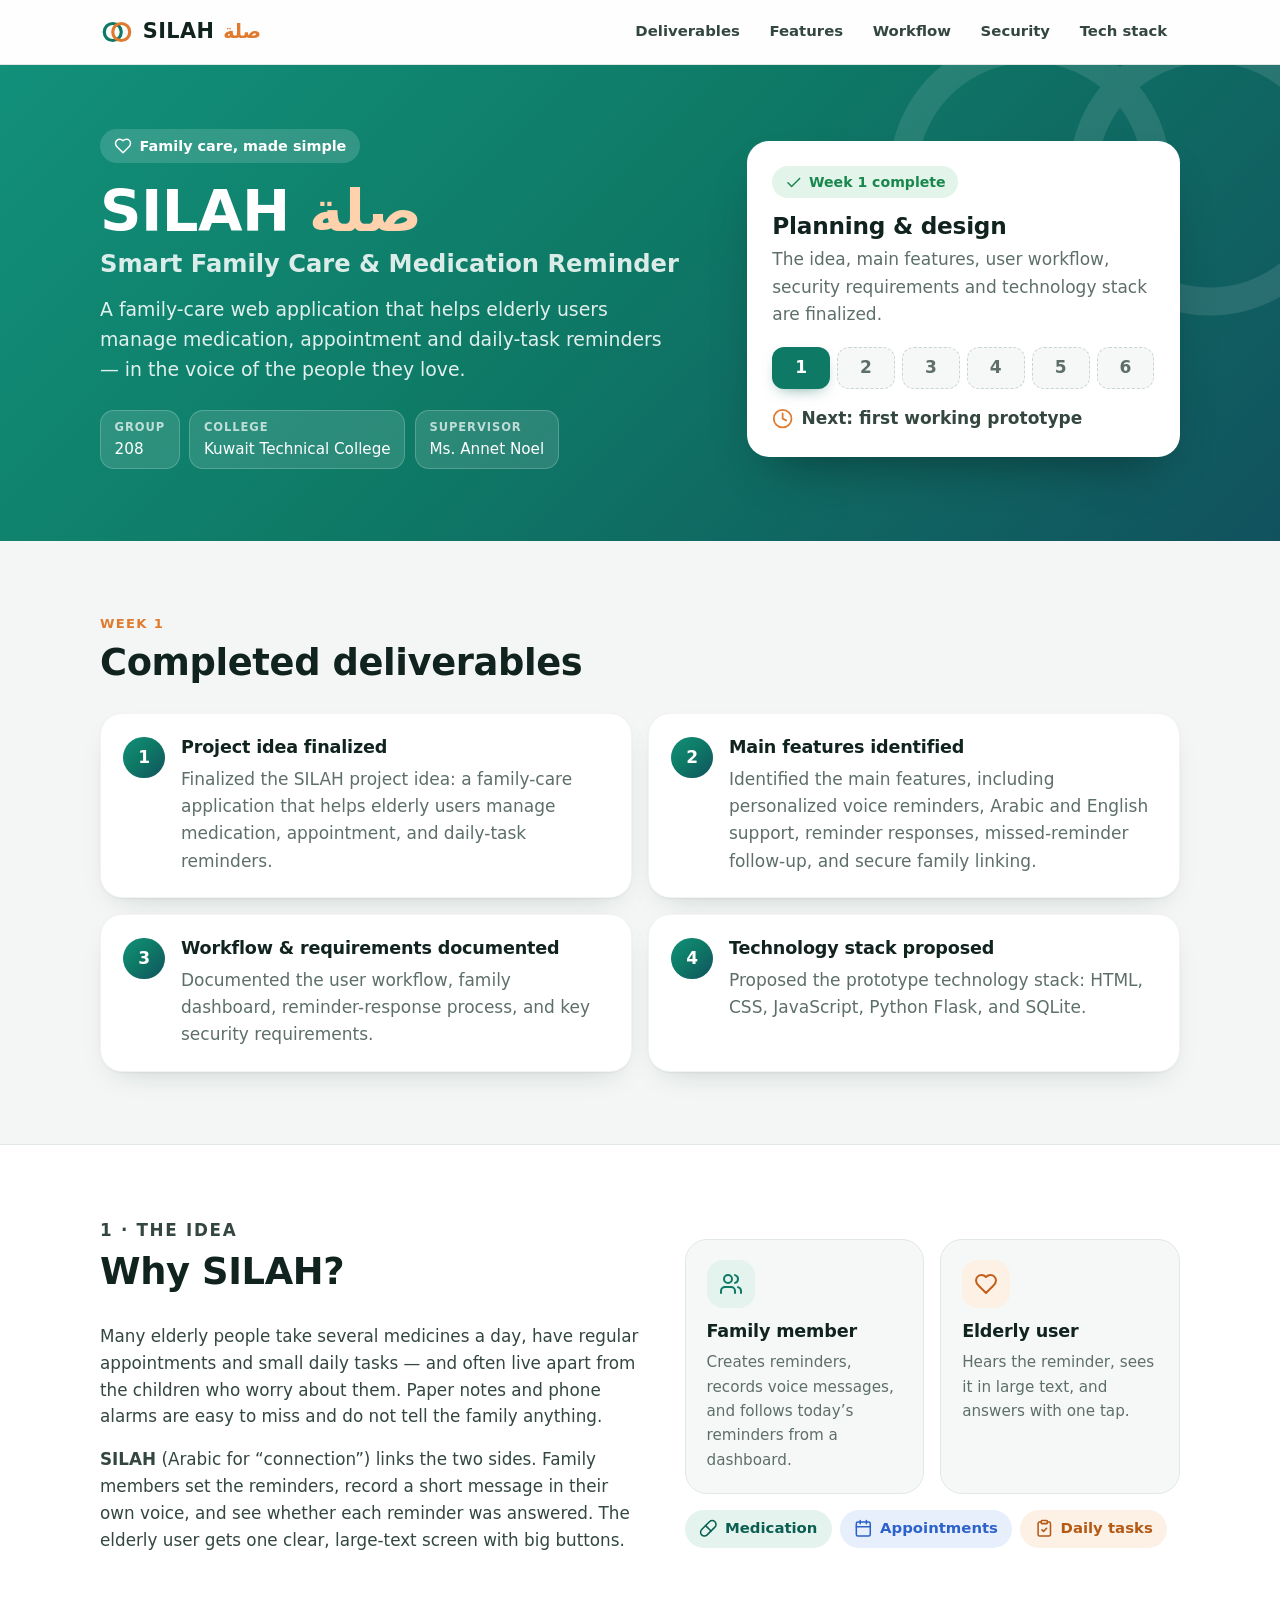
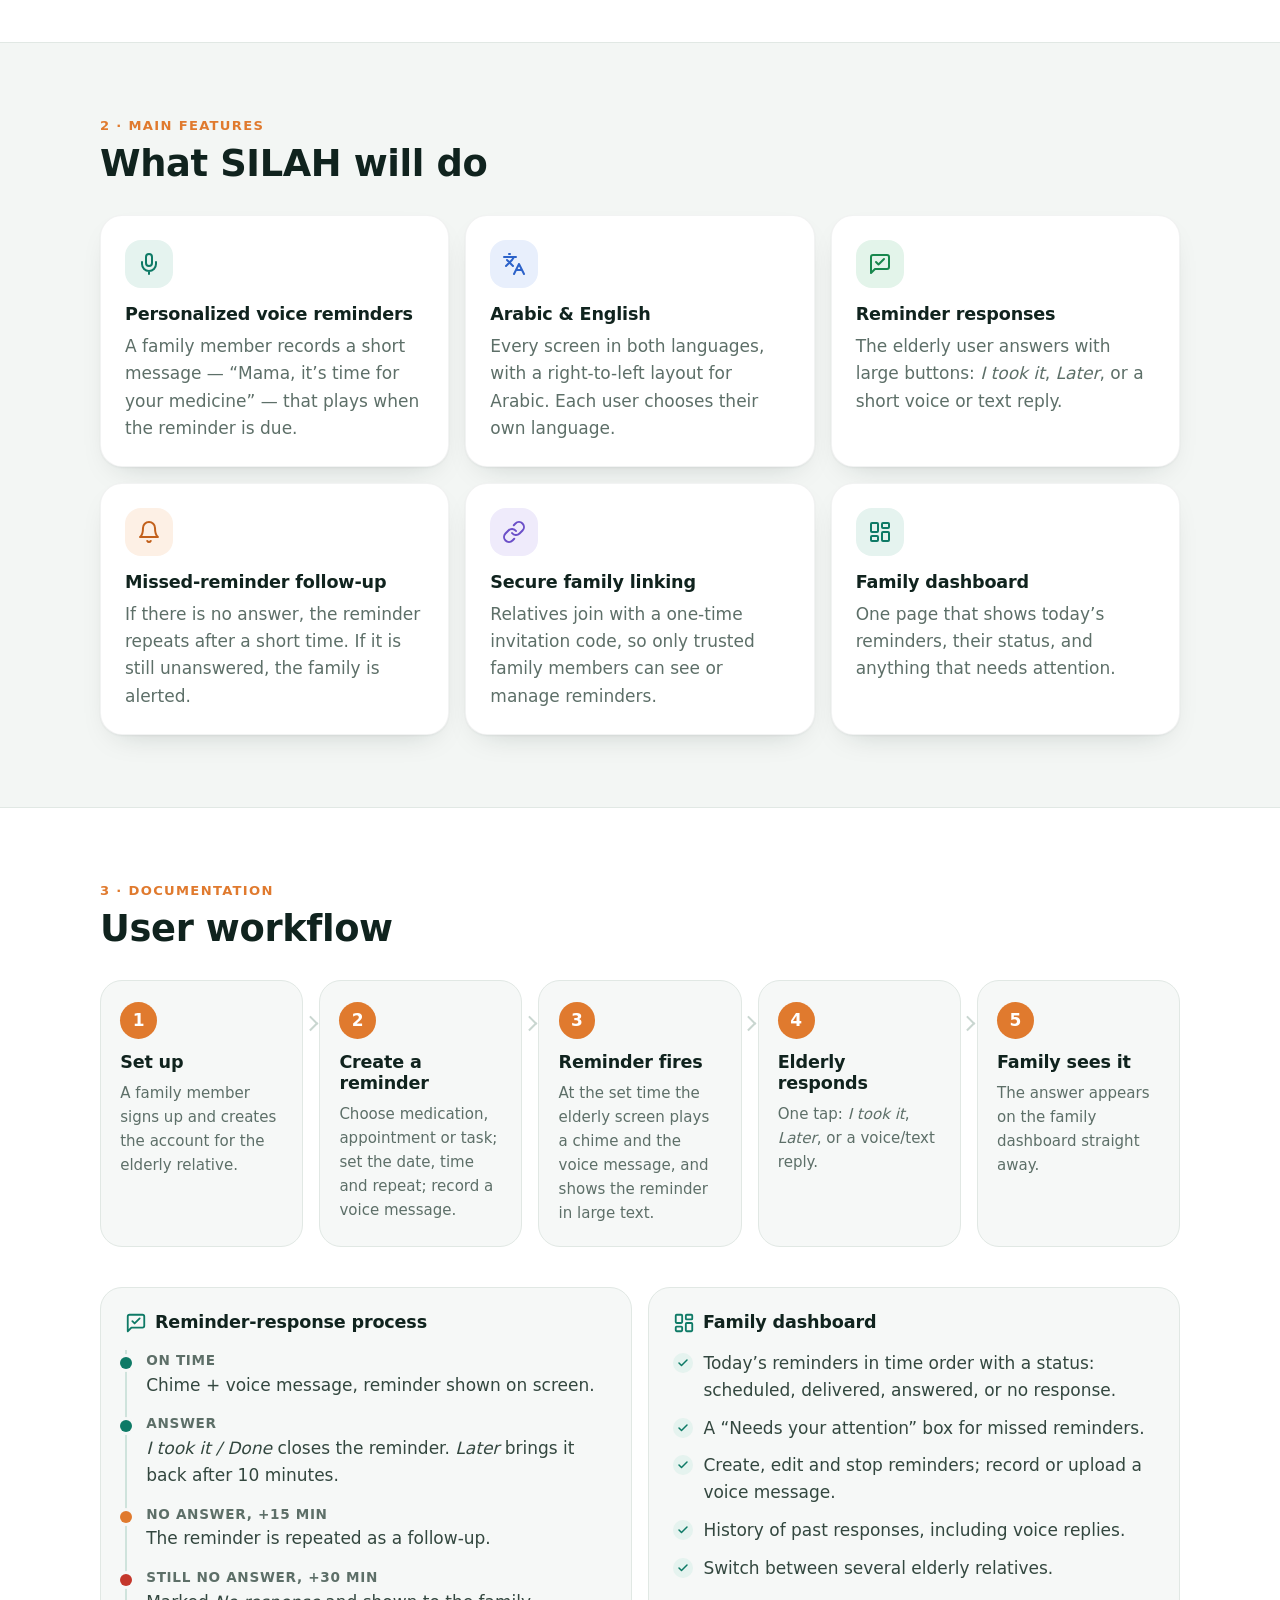
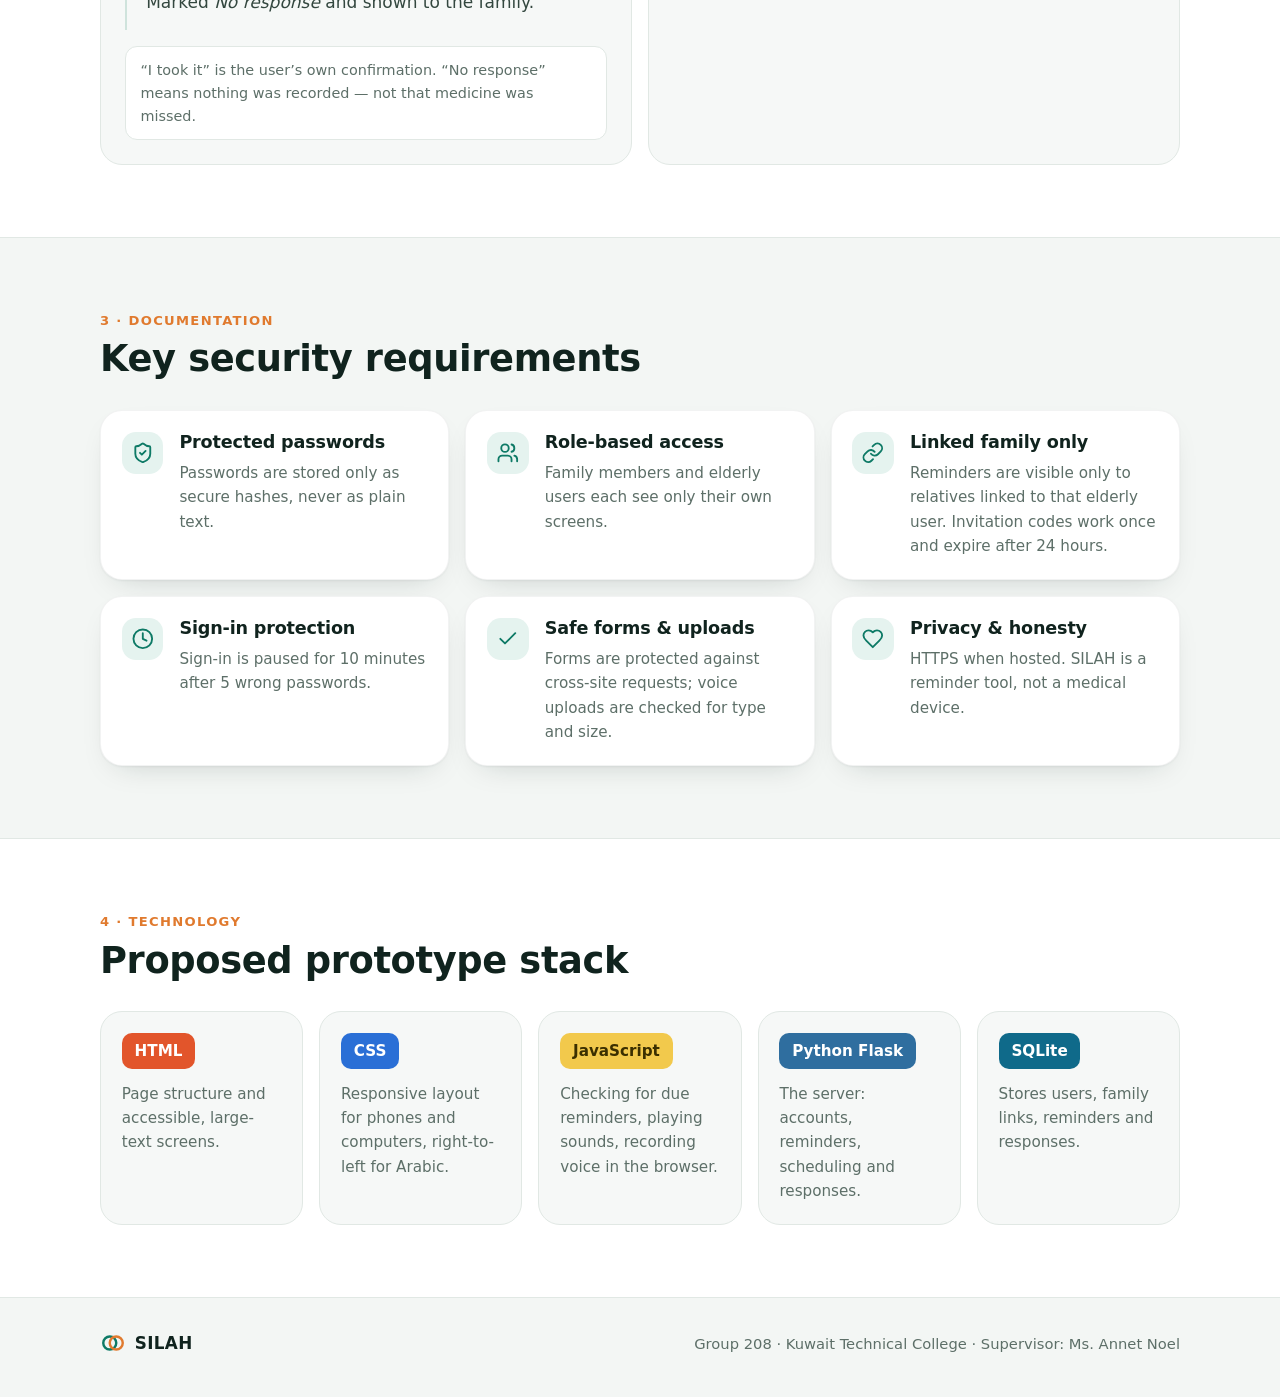
==== index.html @ b4cf63f1 "Week 1: project idea, features, workflow, security and tech stack" ====
<!doctype html>
<html lang="en">
<head>
  <meta charset="utf-8">
  <meta name="viewport" content="width=device-width, initial-scale=1">
  <title>SILAH – Smart Family Care &amp; Medication Reminder</title>
  <meta name="description" content="SILAH (صلة) is a family-care web application that helps elderly users manage medication, appointment and daily-task reminders. Group 208, Kuwait Technical College.">
  <link rel="icon" href="assets/logo.svg" type="image/svg+xml">
  <link rel="stylesheet" href="assets/style.css">
</head>
<body>

<svg class="sprite" aria-hidden="true" xmlns="http://www.w3.org/2000/svg">
  <symbol id="i-pill" viewBox="0 0 24 24"><path d="m10.5 20.5 10-10a4.95 4.95 0 1 0-7-7l-10 10a4.95 4.95 0 1 0 7 7Z"/><path d="m8.5 8.5 7 7"/></symbol>
  <symbol id="i-cal" viewBox="0 0 24 24"><rect width="18" height="18" x="3" y="4" rx="2"/><path d="M16 2v4M8 2v4M3 10h18"/></symbol>
  <symbol id="i-task" viewBox="0 0 24 24"><rect width="8" height="4" x="8" y="2" rx="1"/><path d="M16 4h2a2 2 0 0 1 2 2v14a2 2 0 0 1-2 2H6a2 2 0 0 1-2-2V6a2 2 0 0 1 2-2h2"/><path d="m9 14 2 2 4-4"/></symbol>
  <symbol id="i-mic" viewBox="0 0 24 24"><rect x="9" y="2" width="6" height="12" rx="3"/><path d="M19 10v2a7 7 0 0 1-14 0v-2M12 19v3"/></symbol>
  <symbol id="i-lang" viewBox="0 0 24 24"><path d="m5 8 6 6M4 14l6-6 2-3M2 5h12M7 2h1M22 22l-5-10-5 10M14 18h6"/></symbol>
  <symbol id="i-reply" viewBox="0 0 24 24"><path d="M21 15a2 2 0 0 1-2 2H7l-4 4V5a2 2 0 0 1 2-2h14a2 2 0 0 1 2 2z"/><path d="m8 10 2.5 2.5L16 7"/></symbol>
  <symbol id="i-bell" viewBox="0 0 24 24"><path d="M6 8a6 6 0 0 1 12 0c0 7 3 9 3 9H3s3-2 3-9"/><path d="M10.3 21a1.94 1.94 0 0 0 3.4 0"/></symbol>
  <symbol id="i-link" viewBox="0 0 24 24"><path d="M10 13a5 5 0 0 0 7.54.54l3-3a5 5 0 0 0-7.07-7.07l-1.72 1.71"/><path d="M14 11a5 5 0 0 0-7.54-.54l-3 3a5 5 0 0 0 7.07 7.07l1.71-1.71"/></symbol>
  <symbol id="i-check" viewBox="0 0 24 24"><path d="M20 6 9 17l-5-5"/></symbol>
  <symbol id="i-users" viewBox="0 0 24 24"><path d="M16 21v-2a4 4 0 0 0-4-4H6a4 4 0 0 0-4 4v2"/><circle cx="9" cy="7" r="4"/><path d="M22 21v-2a4 4 0 0 0-3-3.87M16 3.13a4 4 0 0 1 0 7.75"/></symbol>
  <symbol id="i-heart" viewBox="0 0 24 24"><path d="M19 14c1.49-1.46 3-3.21 3-5.5A5.5 5.5 0 0 0 16.5 3c-1.76 0-3 .5-4.5 2-1.5-1.5-2.74-2-4.5-2A5.5 5.5 0 0 0 2 8.5c0 2.3 1.5 4.05 3 5.5l7 7Z"/></symbol>
  <symbol id="i-shield" viewBox="0 0 24 24"><path d="M20 13c0 5-3.5 7.5-7.66 8.95a1 1 0 0 1-.67-.01C7.5 20.5 4 18 4 13V6a1 1 0 0 1 1-1c2 0 4.5-1.2 6.24-2.72a1.17 1.17 0 0 1 1.52 0C14.51 3.81 17 5 19 5a1 1 0 0 1 1 1z"/><path d="m9 12 2 2 4-4"/></symbol>
  <symbol id="i-dash" viewBox="0 0 24 24"><rect width="7" height="9" x="3" y="3" rx="1"/><rect width="7" height="5" x="14" y="3" rx="1"/><rect width="7" height="9" x="14" y="12" rx="1"/><rect width="7" height="5" x="3" y="16" rx="1"/></symbol>
  <symbol id="i-code" viewBox="0 0 24 24"><path d="m16 18 6-6-6-6M8 6l-6 6 6 6"/></symbol>
  <symbol id="i-flow" viewBox="0 0 24 24"><circle cx="5" cy="6" r="3"/><circle cx="19" cy="18" r="3"/><path d="M5 9v3a3 3 0 0 0 3 3h8"/><path d="m13 12 3 3-3 3"/></symbol>
  <symbol id="i-clock" viewBox="0 0 24 24"><circle cx="12" cy="12" r="10"/><path d="M12 6v6l4 2"/></symbol>
</svg>

<header class="top">
  <div class="wrap top-inner">
    <a class="brand" href="#">
      <svg viewBox="0 0 48 48" aria-hidden="true"><circle cx="18" cy="24" r="12" fill="none" stroke="#0e7a66" stroke-width="4.5"/><circle cx="30" cy="24" r="12" fill="none" stroke="#e07a2e" stroke-width="4.5"/></svg>
      <b>SILAH</b><span lang="ar">صلة</span>
    </a>
    <nav class="nav" aria-label="Sections">
      <a href="#deliverables">Deliverables</a>
      <a href="#features">Features</a>
      <a href="#workflow">Workflow</a>
      <a href="#security">Security</a>
      <a href="#stack">Tech stack</a>
    </nav>
  </div>
</header>

<main>
  <!-- ============ hero ============ -->
  <section class="hero">
    <div class="wrap hero-grid">
      <div>
        <span class="eyebrow"><svg class="icon"><use href="#i-heart"/></svg> Family care, made simple</span>
        <h1>SILAH <span lang="ar">صلة</span><br><small>Smart Family Care &amp; Medication Reminder</small></h1>
        <p class="lead">A family-care web application that helps elderly users manage medication, appointment and daily-task reminders — in the voice of the people they love.</p>
        <ul class="facts">
          <li><b>Group</b> 208</li>
          <li><b>College</b> Kuwait Technical College</li>
          <li><b>Supervisor</b> Ms. Annet Noel</li>
        </ul>
      </div>
      <aside class="status-card" aria-label="Project progress">
        <span class="status-pill"><svg class="icon"><use href="#i-check"/></svg> Week 1 complete</span>
        <h2>Planning &amp; design</h2>
        <p>The idea, main features, user workflow, security requirements and technology stack are finalized.</p>
        <div class="weeks" role="img" aria-label="Week 1 of 6 complete">
          <span class="done">1</span><span>2</span><span>3</span><span>4</span><span>5</span><span>6</span>
        </div>
        <p class="next"><svg class="icon"><use href="#i-clock"/></svg> Next: first working prototype</p>
      </aside>
    </div>
  </section>

  <!-- ============ deliverables ============ -->
  <section id="deliverables" class="section">
    <div class="wrap">
      <p class="kicker">Week 1</p>
      <h2 class="title">Completed deliverables</h2>
      <ol class="deliverables">
        <li>
          <span class="num">1</span>
          <div><h3>Project idea finalized</h3>
          <p>Finalized the SILAH project idea: a family-care application that helps elderly users manage medication, appointment, and daily-task reminders.</p></div>
        </li>
        <li>
          <span class="num">2</span>
          <div><h3>Main features identified</h3>
          <p>Identified the main features, including personalized voice reminders, Arabic and English support, reminder responses, missed-reminder follow-up, and secure family linking.</p></div>
        </li>
        <li>
          <span class="num">3</span>
          <div><h3>Workflow &amp; requirements documented</h3>
          <p>Documented the user workflow, family dashboard, reminder-response process, and key security requirements.</p></div>
        </li>
        <li>
          <span class="num">4</span>
          <div><h3>Technology stack proposed</h3>
          <p>Proposed the prototype technology stack: HTML, CSS, JavaScript, Python Flask, and SQLite.</p></div>
        </li>
      </ol>
    </div>
  </section>

  <!-- ============ idea ============ -->
  <section class="section alt">
    <div class="wrap idea">
      <div>
        <p class="kicker">1 · The idea</p>
        <h2 class="title">Why SILAH?</h2>
        <p>Many elderly people take several medicines a day, have regular appointments and small daily tasks — and often live apart from the children who worry about them. Paper notes and phone alarms are easy to miss and do not tell the family anything.</p>
        <p><b>SILAH</b> (Arabic for “connection”) links the two sides. Family members set the reminders, record a short message in their own voice, and see whether each reminder was answered. The elderly user gets one clear, large-text screen with big buttons.</p>
      </div>
      <div class="who-grid">
        <div class="who-card">
          <span class="ic teal"><svg class="icon"><use href="#i-users"/></svg></span>
          <h3>Family member</h3>
          <p>Creates reminders, records voice messages, and follows today’s reminders from a dashboard.</p>
        </div>
        <div class="who-card">
          <span class="ic orange"><svg class="icon"><use href="#i-heart"/></svg></span>
          <h3>Elderly user</h3>
          <p>Hears the reminder, sees it in large text, and answers with one tap.</p>
        </div>
        <div class="kinds">
          <span><svg class="icon"><use href="#i-pill"/></svg> Medication</span>
          <span><svg class="icon"><use href="#i-cal"/></svg> Appointments</span>
          <span><svg class="icon"><use href="#i-task"/></svg> Daily tasks</span>
        </div>
      </div>
    </div>
  </section>

  <!-- ============ features ============ -->
  <section id="features" class="section">
    <div class="wrap">
      <p class="kicker">2 · Main features</p>
      <h2 class="title">What SILAH will do</h2>
      <div class="features">
        <article class="feature">
          <span class="ic teal"><svg class="icon"><use href="#i-mic"/></svg></span>
          <h3>Personalized voice reminders</h3>
          <p>A family member records a short message — “Mama, it’s time for your medicine” — that plays when the reminder is due.</p>
        </article>
        <article class="feature">
          <span class="ic blue"><svg class="icon"><use href="#i-lang"/></svg></span>
          <h3>Arabic &amp; English</h3>
          <p>Every screen in both languages, with a right-to-left layout for Arabic. Each user chooses their own language.</p>
        </article>
        <article class="feature">
          <span class="ic green"><svg class="icon"><use href="#i-reply"/></svg></span>
          <h3>Reminder responses</h3>
          <p>The elderly user answers with large buttons: <i>I took it</i>, <i>Later</i>, or a short voice or text reply.</p>
        </article>
        <article class="feature">
          <span class="ic orange"><svg class="icon"><use href="#i-bell"/></svg></span>
          <h3>Missed-reminder follow-up</h3>
          <p>If there is no answer, the reminder repeats after a short time. If it is still unanswered, the family is alerted.</p>
        </article>
        <article class="feature">
          <span class="ic purple"><svg class="icon"><use href="#i-link"/></svg></span>
          <h3>Secure family linking</h3>
          <p>Relatives join with a one-time invitation code, so only trusted family members can see or manage reminders.</p>
        </article>
        <article class="feature">
          <span class="ic teal"><svg class="icon"><use href="#i-dash"/></svg></span>
          <h3>Family dashboard</h3>
          <p>One page that shows today’s reminders, their status, and anything that needs attention.</p>
        </article>
      </div>
    </div>
  </section>

  <!-- ============ workflow ============ -->
  <section id="workflow" class="section alt">
    <div class="wrap">
      <p class="kicker">3 · Documentation</p>
      <h2 class="title">User workflow</h2>
      <ol class="flow">
        <li><span class="step">1</span><h3>Set up</h3><p>A family member signs up and creates the account for the elderly relative.</p></li>
        <li><span class="step">2</span><h3>Create a reminder</h3><p>Choose medication, appointment or task; set the date, time and repeat; record a voice message.</p></li>
        <li><span class="step">3</span><h3>Reminder fires</h3><p>At the set time the elderly screen plays a chime and the voice message, and shows the reminder in large text.</p></li>
        <li><span class="step">4</span><h3>Elderly responds</h3><p>One tap: <i>I took it</i>, <i>Later</i>, or a voice/text reply.</p></li>
        <li><span class="step">5</span><h3>Family sees it</h3><p>The answer appears on the family dashboard straight away.</p></li>
      </ol>

      <div class="docs-grid">
        <article class="doc">
          <h3><svg class="icon"><use href="#i-reply"/></svg> Reminder-response process</h3>
          <ul class="timeline">
            <li><b>On time</b> Chime + voice message, reminder shown on screen.</li>
            <li><b>Answer</b> <i>I took it / Done</i> closes the reminder. <i>Later</i> brings it back after 10 minutes.</li>
            <li><b>No answer, +15 min</b> The reminder is repeated as a follow-up.</li>
            <li><b>Still no answer, +30 min</b> Marked <i>No response</i> and shown to the family.</li>
          </ul>
          <p class="note">“I took it” is the user’s own confirmation. “No response” means nothing was recorded — not that medicine was missed.</p>
        </article>
        <article class="doc">
          <h3><svg class="icon"><use href="#i-dash"/></svg> Family dashboard</h3>
          <ul class="ticks">
            <li>Today’s reminders in time order with a status: scheduled, delivered, answered, or no response.</li>
            <li>A “Needs your attention” box for missed reminders.</li>
            <li>Create, edit and stop reminders; record or upload a voice message.</li>
            <li>History of past responses, including voice replies.</li>
            <li>Switch between several elderly relatives.</li>
          </ul>
        </article>
      </div>
    </div>
  </section>

  <!-- ============ security ============ -->
  <section id="security" class="section">
    <div class="wrap">
      <p class="kicker">3 · Documentation</p>
      <h2 class="title">Key security requirements</h2>
      <div class="sec-grid">
        <div class="sec"><svg class="icon"><use href="#i-shield"/></svg><div><h3>Protected passwords</h3><p>Passwords are stored only as secure hashes, never as plain text.</p></div></div>
        <div class="sec"><svg class="icon"><use href="#i-users"/></svg><div><h3>Role-based access</h3><p>Family members and elderly users each see only their own screens.</p></div></div>
        <div class="sec"><svg class="icon"><use href="#i-link"/></svg><div><h3>Linked family only</h3><p>Reminders are visible only to relatives linked to that elderly user. Invitation codes work once and expire after 24 hours.</p></div></div>
        <div class="sec"><svg class="icon"><use href="#i-clock"/></svg><div><h3>Sign-in protection</h3><p>Sign-in is paused for 10 minutes after 5 wrong passwords.</p></div></div>
        <div class="sec"><svg class="icon"><use href="#i-check"/></svg><div><h3>Safe forms &amp; uploads</h3><p>Forms are protected against cross-site requests; voice uploads are checked for type and size.</p></div></div>
        <div class="sec"><svg class="icon"><use href="#i-heart"/></svg><div><h3>Privacy &amp; honesty</h3><p>HTTPS when hosted. SILAH is a reminder tool, not a medical device.</p></div></div>
      </div>
    </div>
  </section>

  <!-- ============ stack ============ -->
  <section id="stack" class="section alt">
    <div class="wrap">
      <p class="kicker">4 · Technology</p>
      <h2 class="title">Proposed prototype stack</h2>
      <div class="stack">
        <div class="tech"><span class="badge html">HTML</span><p>Page structure and accessible, large-text screens.</p></div>
        <div class="tech"><span class="badge css">CSS</span><p>Responsive layout for phones and computers, right-to-left for Arabic.</p></div>
        <div class="tech"><span class="badge js">JavaScript</span><p>Checking for due reminders, playing sounds, recording voice in the browser.</p></div>
        <div class="tech"><span class="badge py">Python Flask</span><p>The server: accounts, reminders, scheduling and responses.</p></div>
        <div class="tech"><span class="badge db">SQLite</span><p>Stores users, family links, reminders and responses.</p></div>
      </div>
    </div>
  </section>
</main>

<footer class="foot">
  <div class="wrap foot-inner">
    <span class="brand small">
      <svg viewBox="0 0 48 48" aria-hidden="true"><circle cx="18" cy="24" r="12" fill="none" stroke="#0e7a66" stroke-width="4.5"/><circle cx="30" cy="24" r="12" fill="none" stroke="#e07a2e" stroke-width="4.5"/></svg>
      <b>SILAH</b>
    </span>
    <span>Group 208 · Kuwait Technical College · Supervisor: Ms. Annet Noel</span>
  </div>
</footer>

</body>
</html>
---- assets/style.css ----
/* SILAH – Week 1 project page */
@font-face {
  font-family: "Plus Jakarta Sans"; font-style: normal; font-weight: 200 800; font-display: swap;
  src: url("fonts/plus-jakarta-sans-latin-wght-normal.woff2") format("woff2");
  unicode-range: U+0000-00FF, U+0131, U+0152-0153, U+02BB-02BC, U+02C6, U+02DA, U+02DC, U+0304, U+0308, U+0329, U+2000-206F, U+20AC, U+2122, U+2191, U+2193, U+2212, U+2215, U+FEFF, U+FFFD;
}
@font-face {
  font-family: "Plus Jakarta Sans"; font-style: normal; font-weight: 200 800; font-display: swap;
  src: url("fonts/plus-jakarta-sans-latin-ext-wght-normal.woff2") format("woff2");
  unicode-range: U+0100-02BA, U+02BD-02C5, U+02C7-02CC, U+02CE-02D7, U+02DD-02FF, U+0304, U+0308, U+0329, U+1D00-1DBF, U+1E00-1E9F, U+1EF2-1EFF, U+2020, U+20A0-20AB, U+20AD-20C0, U+2113, U+2C60-2C7F, U+A720-A7FF;
}
@font-face {
  font-family: "IBM Plex Sans Arabic"; font-style: normal; font-weight: 700; font-display: swap;
  src: url("fonts/ibm-plex-sans-arabic-arabic-700-normal.woff2") format("woff2");
  unicode-range: U+0600-06FF, U+0750-077F, U+0870-088E, U+0890-0891, U+0897-08E1, U+08E3-08FF, U+200C-200E, U+2010-2011, U+204F, U+2E41, U+FB50-FDFF, U+FE70-FE74, U+FE76-FEFC;
}

:root {
  --bg: #f3f6f4;
  --surface: #ffffff;
  --surface-2: #f6f8f7;
  --ink: #10231e;
  --ink-2: #33473f;
  --muted: #5d6f68;
  --line: #e1e8e4;
  --primary: #0e7a66;
  --primary-700: #0b5f50;
  --primary-50: #e5f3ef;
  --accent: #e07a2e;
  --accent-50: #fdf0e5;
  --blue: #2c62c9;
  --blue-50: #e8effc;
  --green: #18874d;
  --green-50: #e3f4ea;
  --purple: #6b4fc8;
  --purple-50: #efebfb;
  --grad: linear-gradient(135deg, #12907a 0%, #0e7a66 45%, #11525e 100%);
  --radius: 22px;
  --shadow: 0 1px 2px rgb(15 36 30 / 5%), 0 12px 32px -18px rgb(15 36 30 / 25%);
  --font: "Plus Jakarta Sans", "IBM Plex Sans Arabic", "Segoe UI", system-ui, sans-serif;
}

*, *::before, *::after { box-sizing: border-box; }
html { scroll-behavior: smooth; scroll-padding-top: 80px; -webkit-text-size-adjust: 100%; }
body { margin: 0; background: var(--bg); color: var(--ink); font-family: var(--font); font-size: 17px; line-height: 1.6; -webkit-font-smoothing: antialiased; }
h1, h2, h3 { line-height: 1.2; margin: 0 0 .5rem; letter-spacing: -.01em; }
h3 { font-size: 1.1rem; font-weight: 750; }
p { margin: 0 0 1rem; }
a { color: var(--primary); }
[lang="ar"] { font-family: "IBM Plex Sans Arabic", var(--font); }
.sprite { position: absolute; width: 0; height: 0; overflow: hidden; }
.icon { width: 1.25em; height: 1.25em; fill: none; stroke: currentColor; stroke-width: 2; stroke-linecap: round; stroke-linejoin: round; flex: none; vertical-align: -.2em; }
.wrap { max-width: 1120px; margin: 0 auto; padding: 0 1.25rem; }

/* ---------- top bar ---------- */
.top { position: sticky; top: 0; z-index: 10; background: rgb(255 255 255 / 88%); backdrop-filter: blur(10px); border-bottom: 1px solid var(--line); }
.top-inner { display: flex; align-items: center; justify-content: space-between; gap: 1rem; min-height: 64px; }
.brand { display: inline-flex; align-items: center; gap: .55rem; text-decoration: none; color: var(--ink); }
.brand svg { width: 34px; height: 34px; }
.brand b { font-size: 1.3rem; font-weight: 800; letter-spacing: .02em; }
.brand span { color: var(--accent); font-weight: 700; font-size: 1.2rem; }
.brand.small svg { width: 26px; height: 26px; }
.brand.small b { font-size: 1.05rem; }
.nav { display: flex; gap: .25rem; flex-wrap: wrap; }
.nav a { text-decoration: none; color: var(--ink-2); font-weight: 600; font-size: .93rem; padding: .45rem .8rem; border-radius: 999px; }
.nav a:hover { background: var(--primary-50); color: var(--primary-700); }

/* ---------- hero ---------- */
.hero { background: var(--grad); color: #fff; position: relative; overflow: hidden; padding: 4rem 0 4.5rem; }
.hero::after {
  content: ""; position: absolute; width: 520px; height: 300px; right: -120px; top: -40px; opacity: .1; pointer-events: none;
  background:
    radial-gradient(circle at 150px 150px, transparent 112px, #fff 113px, #fff 140px, transparent 141px),
    radial-gradient(circle at 330px 150px, transparent 112px, #fff 113px, #fff 140px, transparent 141px);
}
.hero-grid { display: grid; gap: 2.5rem; align-items: center; position: relative; z-index: 1; }
@media (min-width: 900px) { .hero-grid { grid-template-columns: 1.4fr 1fr; } }
.eyebrow { display: inline-flex; align-items: center; gap: .5rem; background: rgb(255 255 255 / 15%); padding: .35rem .85rem; border-radius: 999px; font-weight: 700; font-size: .9rem; margin-bottom: 1.2rem; }
.hero h1 { font-size: clamp(2.4rem, 5vw, 3.6rem); font-weight: 800; line-height: 1.05; margin-bottom: 1rem; }
.hero h1 span { color: #ffd2ad; }
.hero h1 small { display: block; font-size: .42em; font-weight: 700; color: rgb(255 255 255 / 85%); margin-top: .6rem; letter-spacing: 0; }
.lead { font-size: 1.18rem; color: rgb(255 255 255 / 88%); max-width: 36rem; }
.facts { list-style: none; padding: 0; margin: 1.6rem 0 0; display: flex; flex-wrap: wrap; gap: .6rem; }
.facts li { background: rgb(255 255 255 / 12%); border: 1px solid rgb(255 255 255 / 20%); border-radius: 14px; padding: .45rem .85rem; font-size: .95rem; }
.facts b { display: block; font-size: .72rem; text-transform: uppercase; letter-spacing: .08em; color: rgb(255 255 255 / 70%); }

.status-card { background: var(--surface); color: var(--ink); border-radius: var(--radius); padding: 1.6rem; box-shadow: 0 24px 50px -24px rgb(0 0 0 / 45%); }
.status-card h2 { font-size: 1.45rem; margin: .8rem 0 .4rem; }
.status-card p { color: var(--muted); }
.status-pill { display: inline-flex; align-items: center; gap: .4rem; background: var(--green-50); color: var(--green); font-weight: 800; font-size: .88rem; padding: .3rem .8rem; border-radius: 999px; }
.weeks { display: grid; grid-template-columns: repeat(6, 1fr); gap: .45rem; margin: 1.2rem 0 1rem; }
.weeks span { display: grid; place-items: center; height: 2.6rem; border-radius: 12px; background: var(--surface-2); border: 1.5px dashed #c9d6d0; color: var(--muted); font-weight: 800; }
.weeks span.done { background: var(--primary); border: 0; color: #fff; box-shadow: 0 6px 16px -8px rgb(11 102 86 / 70%); }
.next { display: flex; align-items: center; gap: .5rem; font-weight: 700; color: var(--ink-2) !important; margin: 0; }
.next .icon { color: var(--accent); }

/* ---------- sections ---------- */
.section { padding: 4.5rem 0; }
.section.alt { background: var(--surface); border-top: 1px solid var(--line); border-bottom: 1px solid var(--line); }
.kicker { color: var(--accent); font-weight: 800; text-transform: uppercase; letter-spacing: .1em; font-size: .82rem; margin-bottom: .4rem; }
.title { font-size: clamp(1.7rem, 3vw, 2.3rem); font-weight: 800; margin-bottom: 1.8rem; }

.ic { display: grid; place-items: center; width: 3rem; height: 3rem; border-radius: 16px; flex: none; }
.ic .icon { width: 1.5rem; height: 1.5rem; }
.ic.teal { background: var(--primary-50); color: var(--primary); }
.ic.orange { background: var(--accent-50); color: #c2601b; }
.ic.blue { background: var(--blue-50); color: var(--blue); }
.ic.green { background: var(--green-50); color: var(--green); }
.ic.purple { background: var(--purple-50); color: var(--purple); }

/* deliverables */
.deliverables { list-style: none; margin: 0; padding: 0; display: grid; gap: 1rem; }
@media (min-width: 800px) { .deliverables { grid-template-columns: 1fr 1fr; } }
.deliverables li { display: flex; gap: 1rem; background: var(--surface); border-radius: var(--radius); padding: 1.4rem; box-shadow: var(--shadow); border: 1px solid rgb(15 36 30 / 5%); }
.deliverables .num { display: grid; place-items: center; width: 2.6rem; height: 2.6rem; border-radius: 50%; background: var(--grad); color: #fff; font-weight: 800; flex: none; }
.deliverables p { color: var(--muted); margin: 0; }

/* idea */
.idea { display: grid; gap: 2.5rem; align-items: center; }
@media (min-width: 900px) { .idea { grid-template-columns: 1.1fr 1fr; } }
.idea p { color: var(--ink-2); font-size: 1.05rem; }
.who-grid { display: grid; grid-template-columns: 1fr 1fr; gap: 1rem; }
.who-card { background: var(--surface-2); border: 1px solid var(--line); border-radius: var(--radius); padding: 1.3rem; }
.who-card .ic { margin-bottom: .8rem; }
.who-card p { color: var(--muted); margin: 0; font-size: .95rem; }
.kinds { grid-column: 1 / -1; display: flex; flex-wrap: wrap; gap: .5rem; }
.kinds span { display: inline-flex; align-items: center; gap: .45rem; padding: .45rem .9rem; border-radius: 999px; background: var(--primary-50); color: var(--primary-700); font-weight: 700; font-size: .93rem; }
.kinds span:nth-child(2) { background: var(--blue-50); color: var(--blue); }
.kinds span:nth-child(3) { background: var(--accent-50); color: #b45a17; }

/* features */
.features { display: grid; grid-template-columns: repeat(auto-fill, minmax(290px, 1fr)); gap: 1rem; }
.feature { background: var(--surface); border-radius: var(--radius); padding: 1.5rem; box-shadow: var(--shadow); border: 1px solid rgb(15 36 30 / 5%); transition: transform .18s, box-shadow .18s; }
.feature:hover { transform: translateY(-3px); box-shadow: 0 18px 40px -20px rgb(15 36 30 / 35%); }
.feature .ic { margin-bottom: 1rem; }
.feature p { color: var(--muted); margin: 0; }

/* workflow */
.flow { list-style: none; margin: 0 0 2.5rem; padding: 0; display: grid; gap: 1rem; counter-reset: s; }
@media (min-width: 900px) { .flow { grid-template-columns: repeat(5, 1fr); } }
.flow li { position: relative; background: var(--surface-2); border: 1px solid var(--line); border-radius: var(--radius); padding: 1.3rem 1.2rem; }
.flow .step { display: grid; place-items: center; width: 2.3rem; height: 2.3rem; border-radius: 50%; background: var(--accent); color: #fff; font-weight: 800; margin-bottom: .8rem; }
.flow p { color: var(--muted); font-size: .94rem; margin: 0; }
@media (min-width: 900px) {
  .flow li:not(:last-child)::after {
    content: ""; position: absolute; top: 2.3rem; right: -.85rem; width: .7rem; height: .7rem; z-index: 1;
    border-top: 2.5px solid #c9d6d0; border-right: 2.5px solid #c9d6d0; transform: rotate(45deg);
  }
}
.docs-grid { display: grid; gap: 1rem; }
@media (min-width: 900px) { .docs-grid { grid-template-columns: 1fr 1fr; } }
.doc { background: var(--surface-2); border: 1px solid var(--line); border-radius: var(--radius); padding: 1.5rem; }
.doc h3 { display: flex; align-items: center; gap: .5rem; margin-bottom: 1rem; }
.doc h3 .icon { color: var(--primary); }
.timeline { list-style: none; margin: 0 0 1rem; padding: 0; border-inline-start: 2px solid #cfe3dc; }
.timeline li { position: relative; padding: 0 0 .9rem 1.2rem; color: var(--ink-2); }
.timeline li::before { content: ""; position: absolute; left: -7px; top: .45rem; width: 12px; height: 12px; border-radius: 50%; background: var(--primary); box-shadow: 0 0 0 3px var(--surface-2); }
.timeline li:nth-child(3)::before { background: var(--accent); }
.timeline li:nth-child(4)::before { background: #c4372b; }
.timeline b { display: block; font-size: .85rem; text-transform: uppercase; letter-spacing: .05em; color: var(--muted); }
.note { font-size: .9rem; color: var(--muted); background: var(--surface); border-radius: 12px; padding: .7rem .9rem; margin: 0; border: 1px solid var(--line); }
.ticks { list-style: none; margin: 0; padding: 0; display: grid; gap: .65rem; }
.ticks li { position: relative; padding-left: 1.9rem; color: var(--ink-2); }
.ticks li::before { content: ""; position: absolute; left: 0; top: .2rem; width: 1.25rem; height: 1.25rem; border-radius: 50%; background: var(--primary-50) url("data:image/svg+xml,%3Csvg xmlns='http://www.w3.org/2000/svg' viewBox='0 0 24 24' fill='none' stroke='%230e7a66' stroke-width='3' stroke-linecap='round' stroke-linejoin='round'%3E%3Cpath d='M20 6 9 17l-5-5'/%3E%3C/svg%3E") center / .75rem no-repeat; }

/* security */
.sec-grid { display: grid; grid-template-columns: repeat(auto-fill, minmax(300px, 1fr)); gap: 1rem; }
.sec { display: flex; gap: 1rem; background: var(--surface); border-radius: var(--radius); padding: 1.3rem; box-shadow: var(--shadow); border: 1px solid rgb(15 36 30 / 5%); }
.sec > .icon { width: 2.6rem; height: 2.6rem; padding: .6rem; border-radius: 14px; background: var(--primary-50); color: var(--primary); }
.sec p { color: var(--muted); margin: 0; font-size: .95rem; }

/* stack */
.stack { display: grid; grid-template-columns: repeat(auto-fill, minmax(200px, 1fr)); gap: 1rem; }
.tech { background: var(--surface-2); border: 1px solid var(--line); border-radius: var(--radius); padding: 1.3rem; }
.tech p { color: var(--muted); margin: .8rem 0 0; font-size: .95rem; }
.badge { display: inline-block; padding: .35rem .8rem; border-radius: 10px; font-weight: 800; font-size: .95rem; color: #fff; }
.badge.html { background: #e2552b; }
.badge.css { background: #2a6fd6; }
.badge.js { background: #f2c94c; color: #3b2f00; }
.badge.py { background: #2f6e9f; }
.badge.db { background: #0f6a8a; }

/* footer */
.foot { padding: 2rem 0 2.5rem; color: var(--muted); font-size: .92rem; }
.foot-inner { display: flex; align-items: center; justify-content: space-between; gap: 1rem; flex-wrap: wrap; }

/* phones */
@media (max-width: 720px) {
  body { font-size: 16px; }
  .nav { display: none; }
  .hero { padding: 2.8rem 0 3.2rem; }
  .section { padding: 3.2rem 0; }
  .who-grid { grid-template-columns: 1fr; }
  .weeks span { height: 2.3rem; }
}
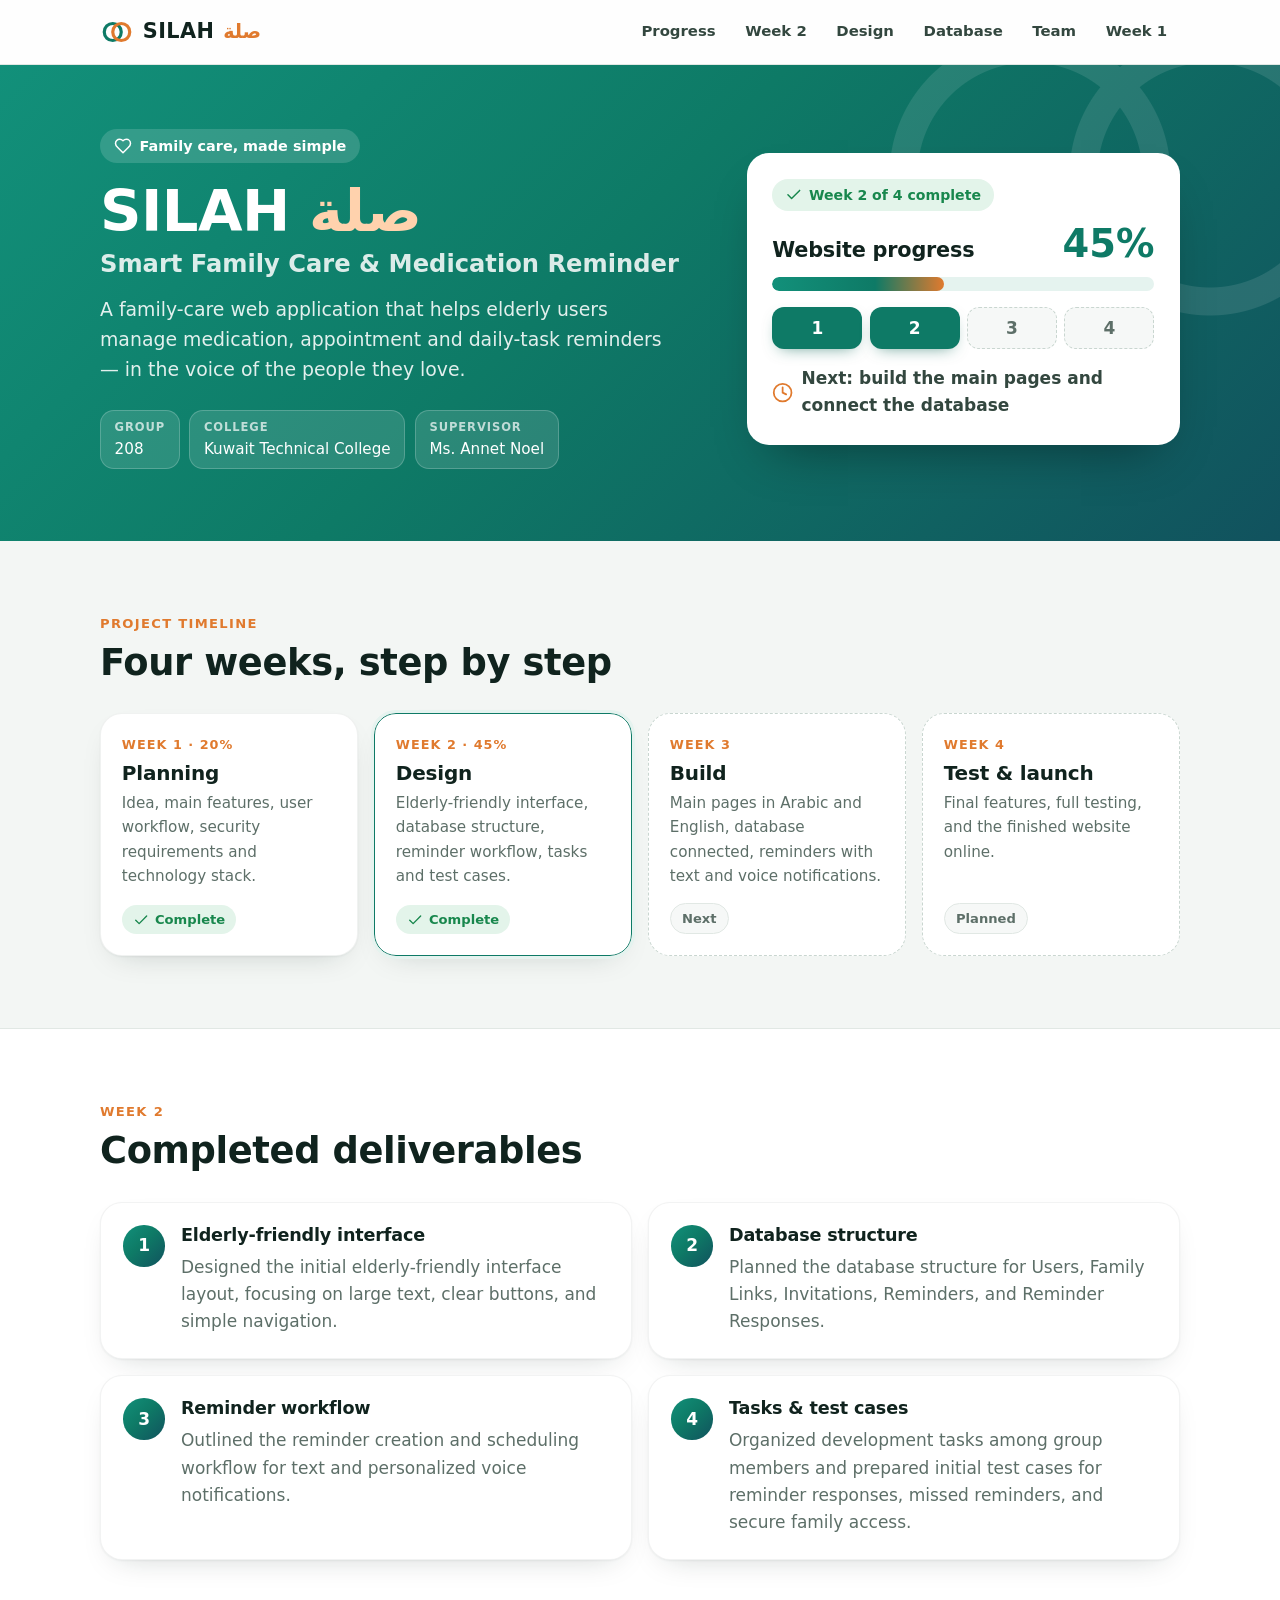
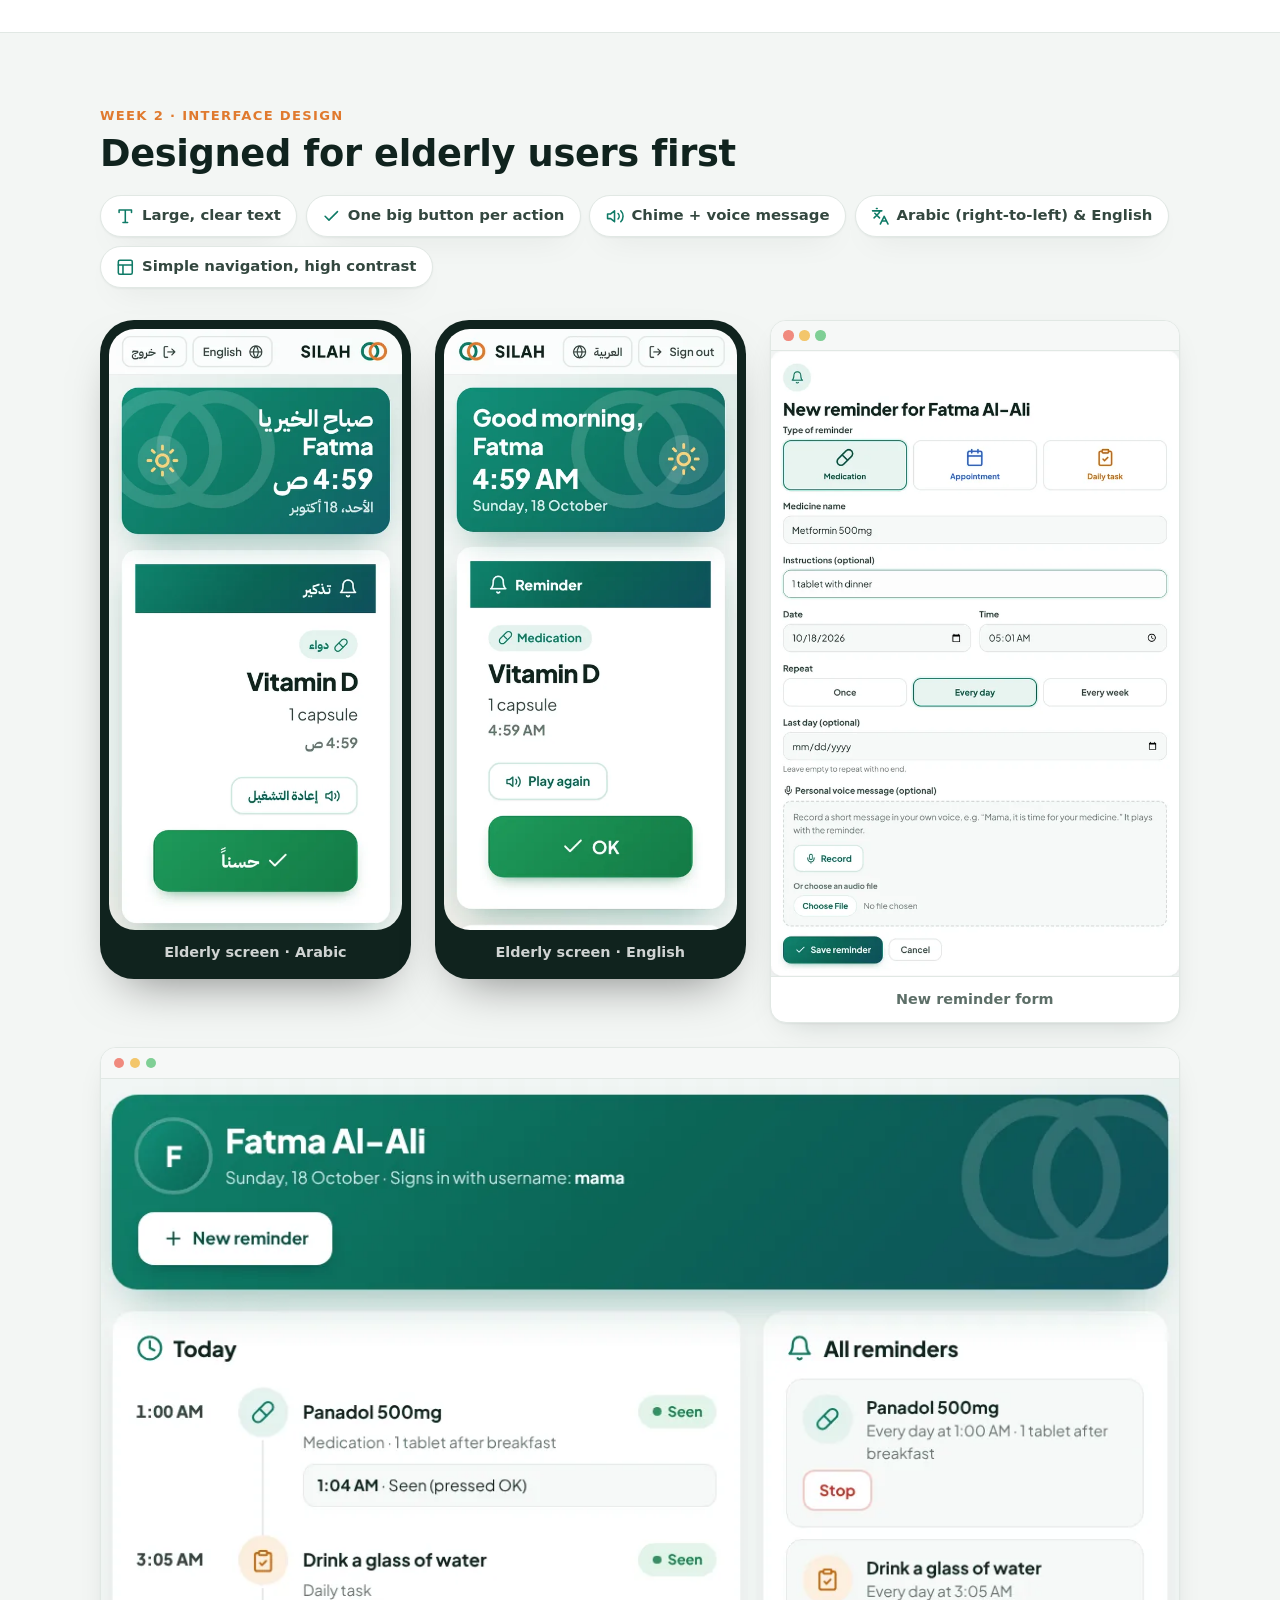
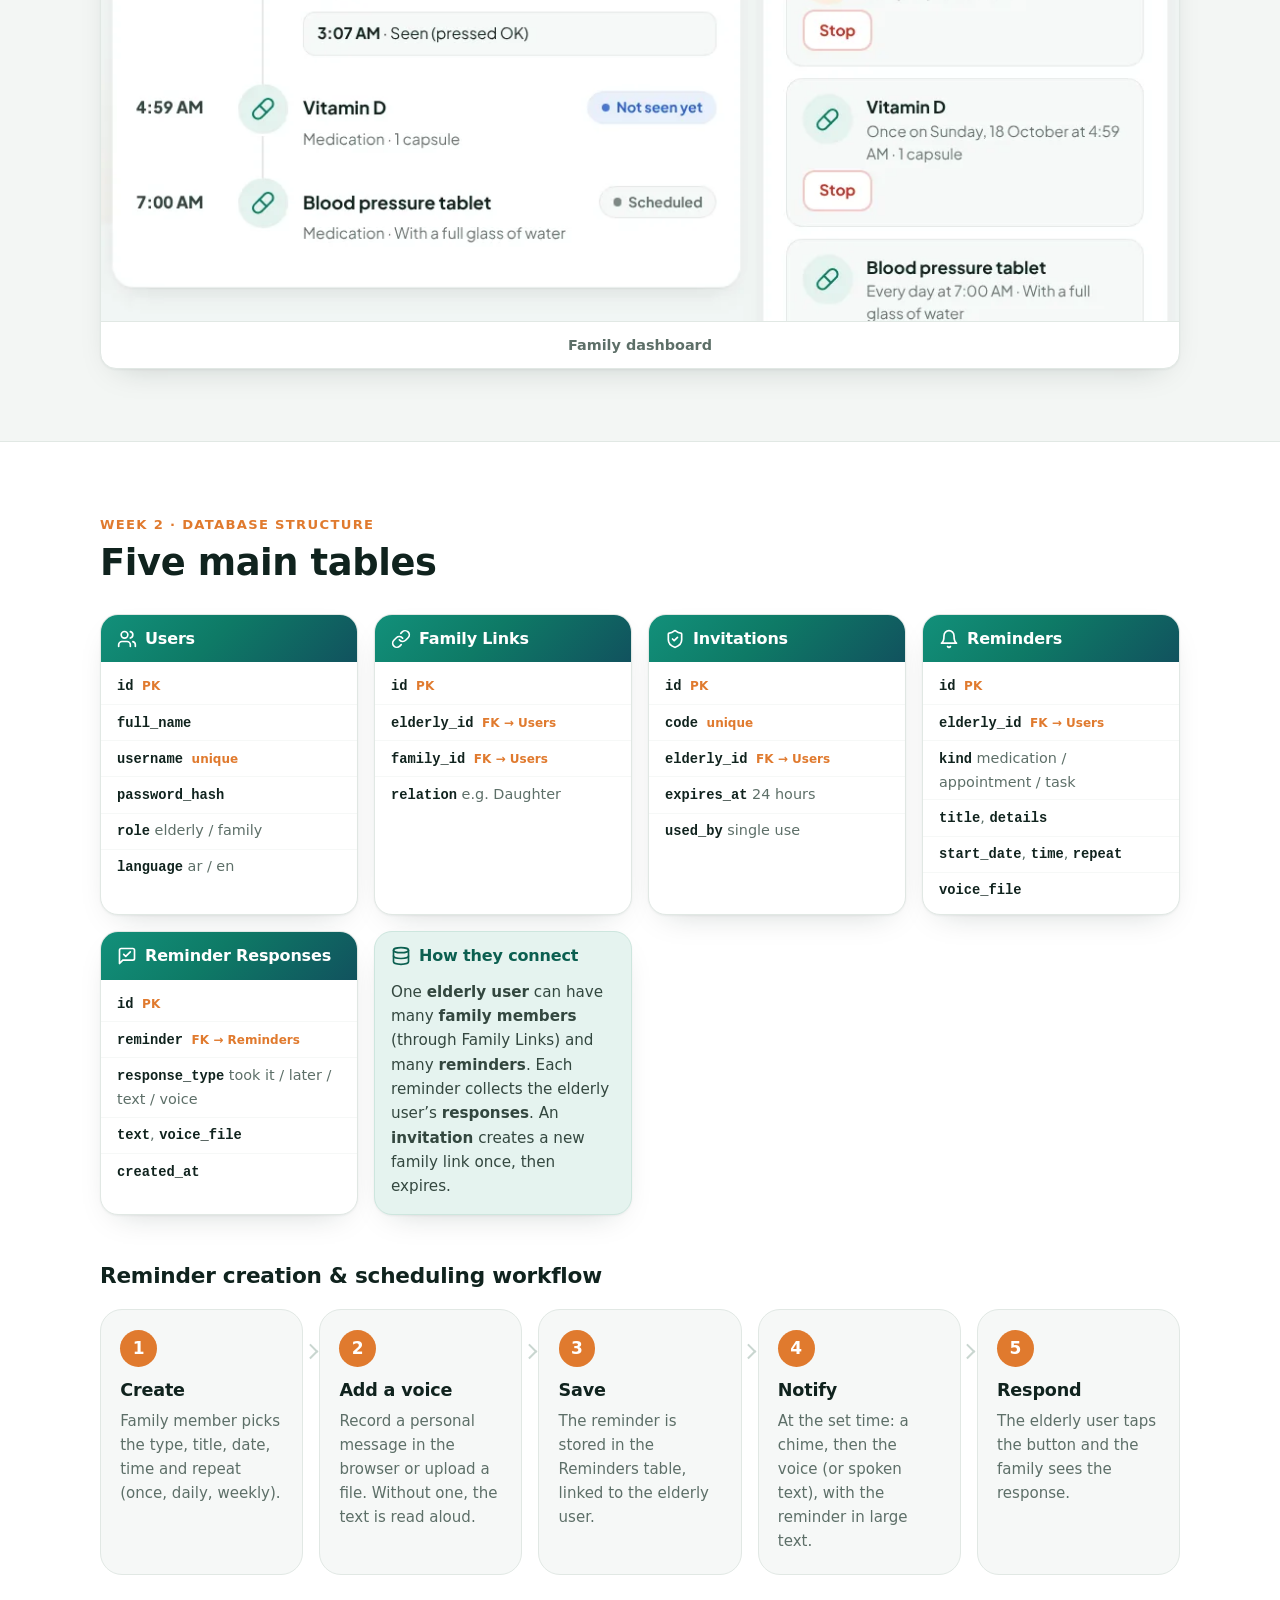
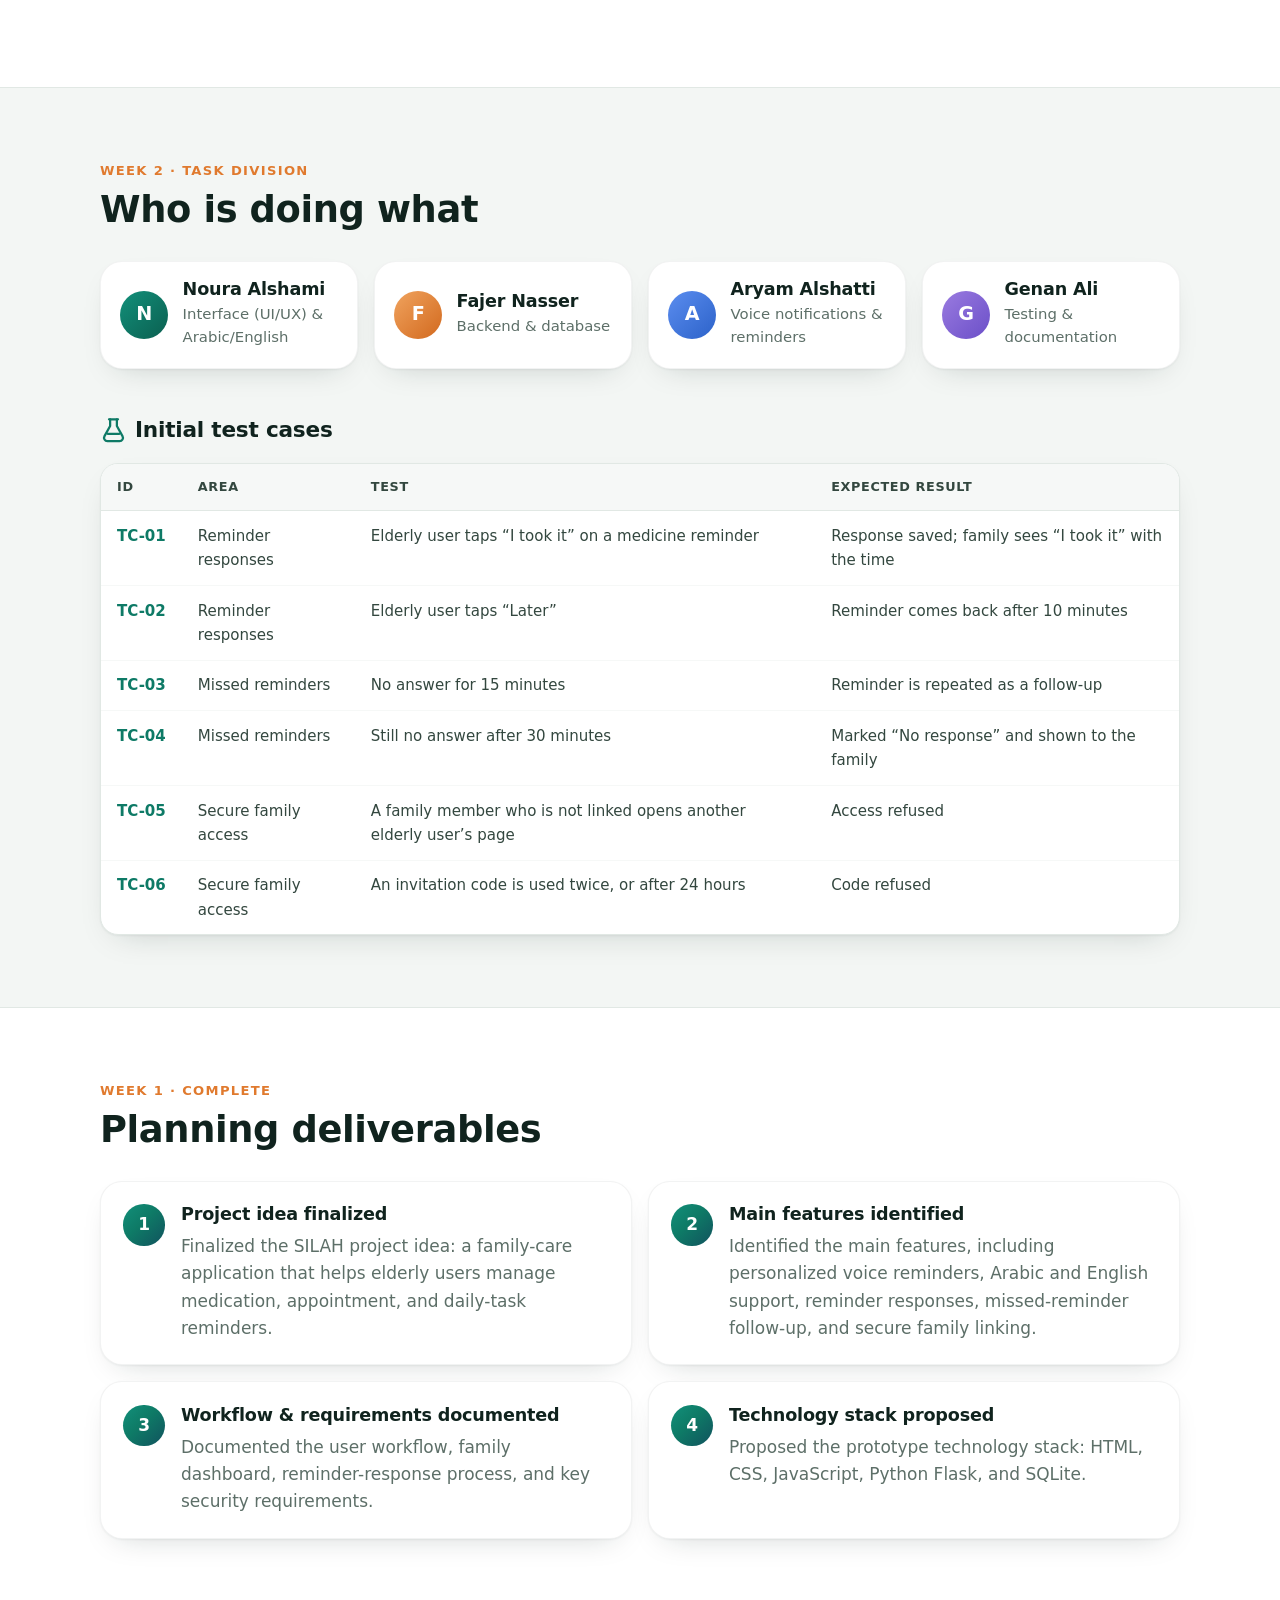
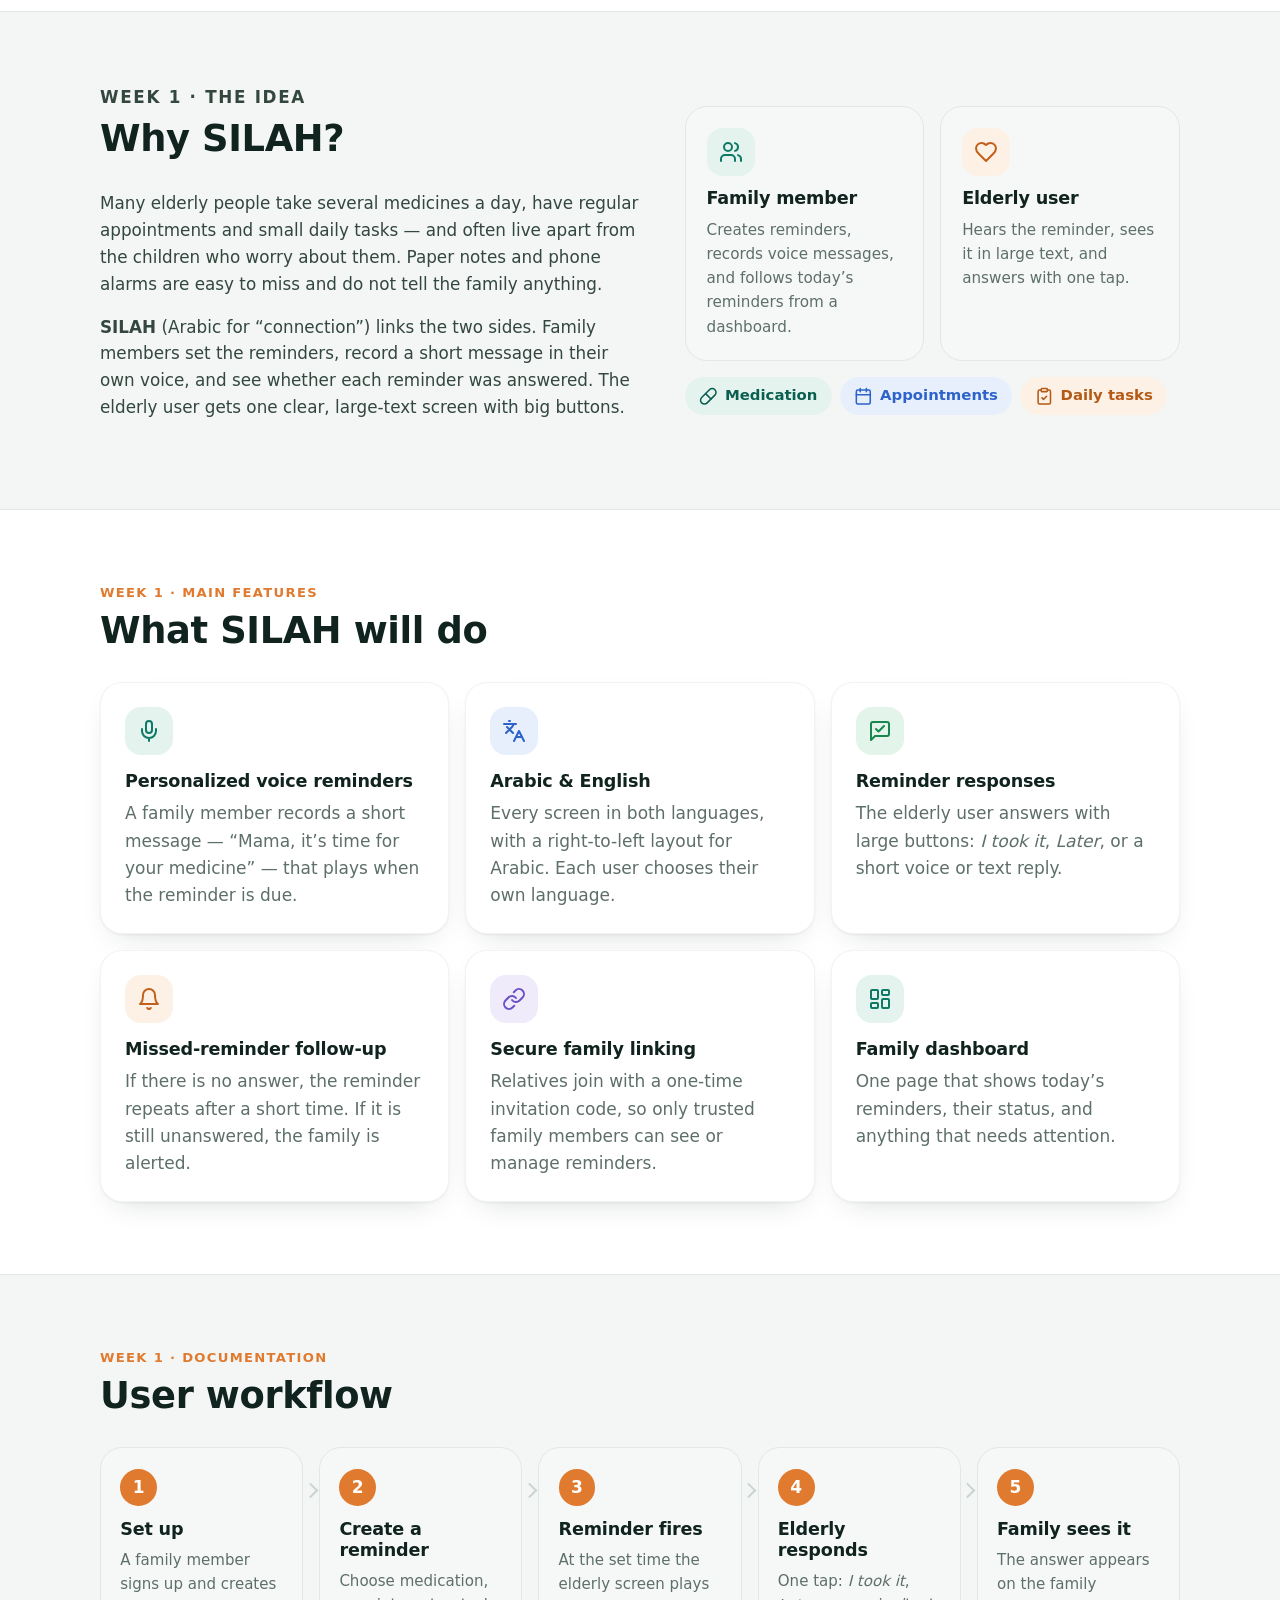
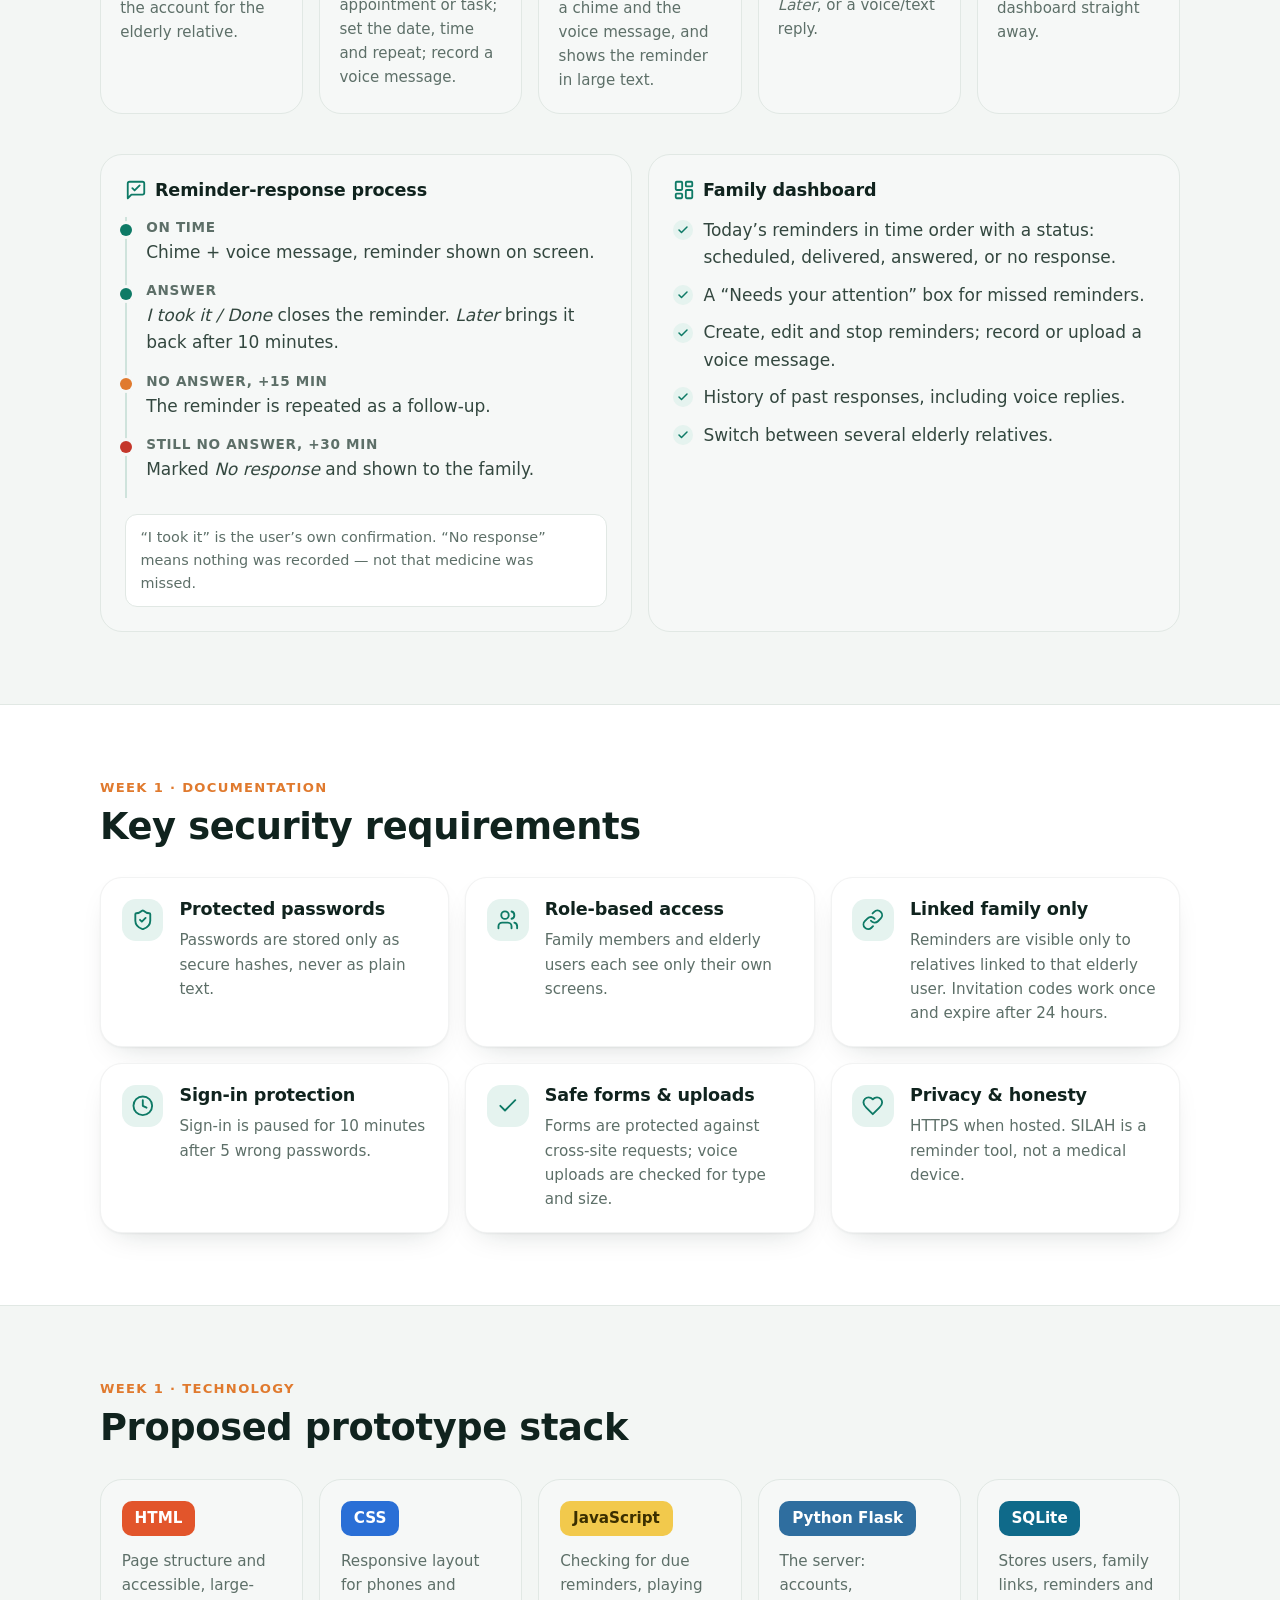
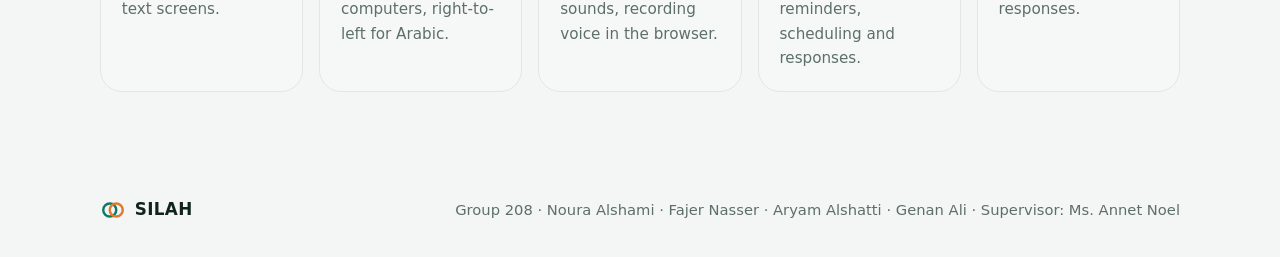
==== commit 54b35b2e: "Week 2: 45% - interface design, database structure, reminder workflow, task division, test cases" ====
--- a/index.html
+++ b/index.html
@@ -27,6 +27,11 @@
   <symbol id="i-code" viewBox="0 0 24 24"><path d="m16 18 6-6-6-6M8 6l-6 6 6 6"/></symbol>
   <symbol id="i-flow" viewBox="0 0 24 24"><circle cx="5" cy="6" r="3"/><circle cx="19" cy="18" r="3"/><path d="M5 9v3a3 3 0 0 0 3 3h8"/><path d="m13 12 3 3-3 3"/></symbol>
   <symbol id="i-clock" viewBox="0 0 24 24"><circle cx="12" cy="12" r="10"/><path d="M12 6v6l4 2"/></symbol>
+  <symbol id="i-db" viewBox="0 0 24 24"><ellipse cx="12" cy="5" rx="9" ry="3"/><path d="M3 5v14a9 3 0 0 0 18 0V5"/><path d="M3 12a9 3 0 0 0 18 0"/></symbol>
+  <symbol id="i-layout" viewBox="0 0 24 24"><rect width="18" height="18" x="3" y="3" rx="2"/><path d="M3 9h18M9 21V9"/></symbol>
+  <symbol id="i-test" viewBox="0 0 24 24"><path d="M9 2v6l-5 9a3 3 0 0 0 2.6 4.5h10.8A3 3 0 0 0 20 17l-5-9V2"/><path d="M8 2h8M7 15h10"/></symbol>
+  <symbol id="i-volume" viewBox="0 0 24 24"><path d="M11 5 6 9H2v6h4l5 4z"/><path d="M15.54 8.46a5 5 0 0 1 0 7.07M19.07 4.93a10 10 0 0 1 0 14.14"/></symbol>
+  <symbol id="i-text" viewBox="0 0 24 24"><path d="M4 7V4h16v3M9 20h6M12 4v16"/></symbol>
 </svg>
 
 <header class="top">
@@ -36,11 +41,12 @@
       <b>SILAH</b><span lang="ar">صلة</span>
     </a>
     <nav class="nav" aria-label="Sections">
-      <a href="#deliverables">Deliverables</a>
-      <a href="#features">Features</a>
-      <a href="#workflow">Workflow</a>
-      <a href="#security">Security</a>
-      <a href="#stack">Tech stack</a>
+      <a href="#progress">Progress</a>
+      <a href="#week2">Week 2</a>
+      <a href="#design">Design</a>
+      <a href="#database">Database</a>
+      <a href="#team">Team</a>
+      <a href="#week1">Week 1</a>
     </nav>
   </div>
 </header>
@@ -60,22 +66,196 @@
         </ul>
       </div>
       <aside class="status-card" aria-label="Project progress">
-        <span class="status-pill"><svg class="icon"><use href="#i-check"/></svg> Week 1 complete</span>
-        <h2>Planning &amp; design</h2>
-        <p>The idea, main features, user workflow, security requirements and technology stack are finalized.</p>
-        <div class="weeks" role="img" aria-label="Week 1 of 6 complete">
-          <span class="done">1</span><span>2</span><span>3</span><span>4</span><span>5</span><span>6</span>
+        <span class="status-pill"><svg class="icon"><use href="#i-check"/></svg> Week 2 of 4 complete</span>
+        <div class="pct-row">
+          <h2>Website progress</h2>
+          <b class="pct">45%</b>
         </div>
-        <p class="next"><svg class="icon"><use href="#i-clock"/></svg> Next: first working prototype</p>
+        <div class="bar" role="progressbar" aria-valuenow="45" aria-valuemin="0" aria-valuemax="100" aria-label="Website 45% complete"><span class="fill w45"></span></div>
+        <div class="weeks four" aria-hidden="true">
+          <span class="done">1</span><span class="done">2</span><span>3</span><span>4</span>
+        </div>
+        <p class="next"><svg class="icon"><use href="#i-clock"/></svg> Next: build the main pages and connect the database</p>
       </aside>
     </div>
   </section>
 
-  <!-- ============ deliverables ============ -->
-  <section id="deliverables" class="section">
-    <div class="wrap">
-      <p class="kicker">Week 1</p>
+  <!-- ============ progress ============ -->
+  <section id="progress" class="section">
+    <div class="wrap">
+      <p class="kicker">Project timeline</p>
+      <h2 class="title">Four weeks, step by step</h2>
+      <ol class="roadmap">
+        <li class="done">
+          <span class="rm-week">Week 1 · 20%</span>
+          <h3>Planning</h3>
+          <p>Idea, main features, user workflow, security requirements and technology stack.</p>
+          <span class="rm-state"><svg class="icon"><use href="#i-check"/></svg> Complete</span>
+        </li>
+        <li class="done current">
+          <span class="rm-week">Week 2 · 45%</span>
+          <h3>Design</h3>
+          <p>Elderly-friendly interface, database structure, reminder workflow, tasks and test cases.</p>
+          <span class="rm-state"><svg class="icon"><use href="#i-check"/></svg> Complete</span>
+        </li>
+        <li>
+          <span class="rm-week">Week 3</span>
+          <h3>Build</h3>
+          <p>Main pages in Arabic and English, database connected, reminders with text and voice notifications.</p>
+          <span class="rm-state soon">Next</span>
+        </li>
+        <li>
+          <span class="rm-week">Week 4</span>
+          <h3>Test &amp; launch</h3>
+          <p>Final features, full testing, and the finished website online.</p>
+          <span class="rm-state soon">Planned</span>
+        </li>
+      </ol>
+    </div>
+  </section>
+
+  <!-- ============ week 2 deliverables ============ -->
+  <section id="week2" class="section alt">
+    <div class="wrap">
+      <p class="kicker">Week 2</p>
       <h2 class="title">Completed deliverables</h2>
+      <ol class="deliverables">
+        <li>
+          <span class="num">1</span>
+          <div><h3>Elderly-friendly interface</h3>
+          <p>Designed the initial elderly-friendly interface layout, focusing on large text, clear buttons, and simple navigation.</p></div>
+        </li>
+        <li>
+          <span class="num">2</span>
+          <div><h3>Database structure</h3>
+          <p>Planned the database structure for Users, Family Links, Invitations, Reminders, and Reminder Responses.</p></div>
+        </li>
+        <li>
+          <span class="num">3</span>
+          <div><h3>Reminder workflow</h3>
+          <p>Outlined the reminder creation and scheduling workflow for text and personalized voice notifications.</p></div>
+        </li>
+        <li>
+          <span class="num">4</span>
+          <div><h3>Tasks &amp; test cases</h3>
+          <p>Organized development tasks among group members and prepared initial test cases for reminder responses, missed reminders, and secure family access.</p></div>
+        </li>
+      </ol>
+    </div>
+  </section>
+
+  <!-- ============ interface design ============ -->
+  <section id="design" class="section">
+    <div class="wrap">
+      <p class="kicker">Week 2 · Interface design</p>
+      <h2 class="title">Designed for elderly users first</h2>
+      <div class="principles">
+        <span><svg class="icon"><use href="#i-text"/></svg> Large, clear text</span>
+        <span><svg class="icon"><use href="#i-check"/></svg> One big button per action</span>
+        <span><svg class="icon"><use href="#i-volume"/></svg> Chime + voice message</span>
+        <span><svg class="icon"><use href="#i-lang"/></svg> Arabic (right-to-left) &amp; English</span>
+        <span><svg class="icon"><use href="#i-layout"/></svg> Simple navigation, high contrast</span>
+      </div>
+      <div class="shots">
+        <figure class="phone">
+          <img src="assets/img/elderly-reminder-ar.webp" width="520" height="1067" loading="lazy" alt="Elderly reminder screen in Arabic: medicine name in large text, replay voice button and a big OK button">
+          <figcaption>Elderly screen · Arabic</figcaption>
+        </figure>
+        <figure class="phone">
+          <img src="assets/img/elderly-reminder-en.webp" width="520" height="1067" loading="lazy" alt="Elderly reminder screen in English with large text and one big OK button">
+          <figcaption>Elderly screen · English</figcaption>
+        </figure>
+        <figure class="browser">
+          <div class="dots" aria-hidden="true"><i></i><i></i><i></i></div>
+          <img src="assets/img/new-reminder.webp" width="720" height="1101" loading="lazy" alt="New reminder form: type, name, instructions, date, time, repeat and a personal voice message">
+          <figcaption>New reminder form</figcaption>
+        </figure>
+        <figure class="browser wide">
+          <div class="dots" aria-hidden="true"><i></i><i></i><i></i></div>
+          <img src="assets/img/family-dashboard.webp" width="1100" height="860" loading="lazy" alt="Family dashboard showing today's reminders with their status and the list of all reminders">
+          <figcaption>Family dashboard</figcaption>
+        </figure>
+      </div>
+    </div>
+  </section>
+
+  <!-- ============ database ============ -->
+  <section id="database" class="section alt">
+    <div class="wrap">
+      <p class="kicker">Week 2 · Database structure</p>
+      <h2 class="title">Five main tables</h2>
+      <div class="tables">
+        <article class="tbl">
+          <h3><svg class="icon"><use href="#i-users"/></svg> Users</h3>
+          <ul><li><code>id</code> <em>PK</em></li><li><code>full_name</code></li><li><code>username</code> <em>unique</em></li><li><code>password_hash</code></li><li><code>role</code> elderly / family</li><li><code>language</code> ar / en</li></ul>
+        </article>
+        <article class="tbl">
+          <h3><svg class="icon"><use href="#i-link"/></svg> Family Links</h3>
+          <ul><li><code>id</code> <em>PK</em></li><li><code>elderly_id</code> <em>FK → Users</em></li><li><code>family_id</code> <em>FK → Users</em></li><li><code>relation</code> e.g. Daughter</li></ul>
+        </article>
+        <article class="tbl">
+          <h3><svg class="icon"><use href="#i-shield"/></svg> Invitations</h3>
+          <ul><li><code>id</code> <em>PK</em></li><li><code>code</code> <em>unique</em></li><li><code>elderly_id</code> <em>FK → Users</em></li><li><code>expires_at</code> 24 hours</li><li><code>used_by</code> single use</li></ul>
+        </article>
+        <article class="tbl">
+          <h3><svg class="icon"><use href="#i-bell"/></svg> Reminders</h3>
+          <ul><li><code>id</code> <em>PK</em></li><li><code>elderly_id</code> <em>FK → Users</em></li><li><code>kind</code> medication / appointment / task</li><li><code>title</code>, <code>details</code></li><li><code>start_date</code>, <code>time</code>, <code>repeat</code></li><li><code>voice_file</code></li></ul>
+        </article>
+        <article class="tbl">
+          <h3><svg class="icon"><use href="#i-reply"/></svg> Reminder Responses</h3>
+          <ul><li><code>id</code> <em>PK</em></li><li><code>reminder</code> <em>FK → Reminders</em></li><li><code>response_type</code> took it / later / text / voice</li><li><code>text</code>, <code>voice_file</code></li><li><code>created_at</code></li></ul>
+        </article>
+        <article class="tbl note-card">
+          <h3><svg class="icon"><use href="#i-db"/></svg> How they connect</h3>
+          <p>One <b>elderly user</b> can have many <b>family members</b> (through Family Links) and many <b>reminders</b>. Each reminder collects the elderly user’s <b>responses</b>. An <b>invitation</b> creates a new family link once, then expires.</p>
+        </article>
+      </div>
+
+      <h3 class="sub-title">Reminder creation &amp; scheduling workflow</h3>
+      <ol class="flow">
+        <li><span class="step">1</span><h3>Create</h3><p>Family member picks the type, title, date, time and repeat (once, daily, weekly).</p></li>
+        <li><span class="step">2</span><h3>Add a voice</h3><p>Record a personal message in the browser or upload a file. Without one, the text is read aloud.</p></li>
+        <li><span class="step">3</span><h3>Save</h3><p>The reminder is stored in the Reminders table, linked to the elderly user.</p></li>
+        <li><span class="step">4</span><h3>Notify</h3><p>At the set time: a chime, then the voice (or spoken text), with the reminder in large text.</p></li>
+        <li><span class="step">5</span><h3>Respond</h3><p>The elderly user taps the button and the family sees the response.</p></li>
+      </ol>
+    </div>
+  </section>
+
+  <!-- ============ team ============ -->
+  <section id="team" class="section">
+    <div class="wrap">
+      <p class="kicker">Week 2 · Task division</p>
+      <h2 class="title">Who is doing what</h2>
+      <div class="team">
+        <article class="member"><span class="av a1">N</span><div><h3>Noura Alshami</h3><p>Interface (UI/UX) &amp; Arabic/English</p></div></article>
+        <article class="member"><span class="av a2">F</span><div><h3>Fajer Nasser</h3><p>Backend &amp; database</p></div></article>
+        <article class="member"><span class="av a3">A</span><div><h3>Aryam Alshatti</h3><p>Voice notifications &amp; reminders</p></div></article>
+        <article class="member"><span class="av a4">G</span><div><h3>Genan Ali</h3><p>Testing &amp; documentation</p></div></article>
+      </div>
+
+      <h3 class="sub-title"><svg class="icon"><use href="#i-test"/></svg> Initial test cases</h3>
+      <div class="table-wrap">
+        <table class="tests">
+          <thead><tr><th>ID</th><th>Area</th><th>Test</th><th>Expected result</th></tr></thead>
+          <tbody>
+            <tr><td>TC-01</td><td>Reminder responses</td><td>Elderly user taps “I took it” on a medicine reminder</td><td>Response saved; family sees “I took it” with the time</td></tr>
+            <tr><td>TC-02</td><td>Reminder responses</td><td>Elderly user taps “Later”</td><td>Reminder comes back after 10 minutes</td></tr>
+            <tr><td>TC-03</td><td>Missed reminders</td><td>No answer for 15 minutes</td><td>Reminder is repeated as a follow-up</td></tr>
+            <tr><td>TC-04</td><td>Missed reminders</td><td>Still no answer after 30 minutes</td><td>Marked “No response” and shown to the family</td></tr>
+            <tr><td>TC-05</td><td>Secure family access</td><td>A family member who is not linked opens another elderly user’s page</td><td>Access refused</td></tr>
+            <tr><td>TC-06</td><td>Secure family access</td><td>An invitation code is used twice, or after 24 hours</td><td>Code refused</td></tr>
+          </tbody>
+        </table>
+      </div>
+    </div>
+  </section>
+
+  <!-- ============ week 1 ============ -->
+  <section id="week1" class="section alt">
+    <div class="wrap">
+      <p class="kicker">Week 1 · Complete</p>
+      <h2 class="title">Planning deliverables</h2>
       <ol class="deliverables">
         <li>
           <span class="num">1</span>
@@ -102,10 +282,10 @@
   </section>
 
   <!-- ============ idea ============ -->
-  <section class="section alt">
+  <section class="section">
     <div class="wrap idea">
       <div>
-        <p class="kicker">1 · The idea</p>
+        <p class="kicker">Week 1 · The idea</p>
         <h2 class="title">Why SILAH?</h2>
         <p>Many elderly people take several medicines a day, have regular appointments and small daily tasks — and often live apart from the children who worry about them. Paper notes and phone alarms are easy to miss and do not tell the family anything.</p>
         <p><b>SILAH</b> (Arabic for “connection”) links the two sides. Family members set the reminders, record a short message in their own voice, and see whether each reminder was answered. The elderly user gets one clear, large-text screen with big buttons.</p>
@@ -131,9 +311,9 @@
   </section>
 
   <!-- ============ features ============ -->
-  <section id="features" class="section">
-    <div class="wrap">
-      <p class="kicker">2 · Main features</p>
+  <section id="features" class="section alt">
+    <div class="wrap">
+      <p class="kicker">Week 1 · Main features</p>
       <h2 class="title">What SILAH will do</h2>
       <div class="features">
         <article class="feature">
@@ -171,9 +351,9 @@
   </section>
 
   <!-- ============ workflow ============ -->
-  <section id="workflow" class="section alt">
-    <div class="wrap">
-      <p class="kicker">3 · Documentation</p>
+  <section id="workflow" class="section">
+    <div class="wrap">
+      <p class="kicker">Week 1 · Documentation</p>
       <h2 class="title">User workflow</h2>
       <ol class="flow">
         <li><span class="step">1</span><h3>Set up</h3><p>A family member signs up and creates the account for the elderly relative.</p></li>
@@ -209,9 +389,9 @@
   </section>
 
   <!-- ============ security ============ -->
-  <section id="security" class="section">
-    <div class="wrap">
-      <p class="kicker">3 · Documentation</p>
+  <section id="security" class="section alt">
+    <div class="wrap">
+      <p class="kicker">Week 1 · Documentation</p>
       <h2 class="title">Key security requirements</h2>
       <div class="sec-grid">
         <div class="sec"><svg class="icon"><use href="#i-shield"/></svg><div><h3>Protected passwords</h3><p>Passwords are stored only as secure hashes, never as plain text.</p></div></div>
@@ -225,9 +405,9 @@
   </section>
 
   <!-- ============ stack ============ -->
-  <section id="stack" class="section alt">
-    <div class="wrap">
-      <p class="kicker">4 · Technology</p>
+  <section id="stack" class="section">
+    <div class="wrap">
+      <p class="kicker">Week 1 · Technology</p>
       <h2 class="title">Proposed prototype stack</h2>
       <div class="stack">
         <div class="tech"><span class="badge html">HTML</span><p>Page structure and accessible, large-text screens.</p></div>
@@ -246,7 +426,7 @@
       <svg viewBox="0 0 48 48" aria-hidden="true"><circle cx="18" cy="24" r="12" fill="none" stroke="#0e7a66" stroke-width="4.5"/><circle cx="30" cy="24" r="12" fill="none" stroke="#e07a2e" stroke-width="4.5"/></svg>
       <b>SILAH</b>
     </span>
-    <span>Group 208 · Kuwait Technical College · Supervisor: Ms. Annet Noel</span>
+    <span>Group 208 · Noura Alshami · Fajer Nasser · Aryam Alshatti · Genan Ali · Supervisor: Ms. Annet Noel</span>
   </div>
 </footer>
 
--- a/assets/style.css
+++ b/assets/style.css
@@ -184,6 +184,74 @@
 .foot { padding: 2rem 0 2.5rem; color: var(--muted); font-size: .92rem; }
 .foot-inner { display: flex; align-items: center; justify-content: space-between; gap: 1rem; flex-wrap: wrap; }
 
+/* ---------- week 2 ---------- */
+.pct-row { display: flex; align-items: baseline; justify-content: space-between; gap: 1rem; margin-top: .8rem; }
+.pct-row h2 { margin: 0; font-size: 1.3rem; }
+.pct { font-size: 2.4rem; font-weight: 800; color: var(--primary); line-height: 1; }
+.bar { height: 14px; border-radius: 999px; background: var(--primary-50); overflow: hidden; margin: .9rem 0 1rem; }
+.bar .fill { display: block; height: 100%; border-radius: 999px; background: linear-gradient(90deg, #12907a, #0e7a66 60%, #e07a2e); }
+.bar .fill.w45 { width: 45%; }
+.weeks.four { grid-template-columns: repeat(4, 1fr); margin-top: 0; }
+
+.roadmap { list-style: none; margin: 0; padding: 0; display: grid; gap: 1rem; }
+@media (min-width: 900px) { .roadmap { grid-template-columns: repeat(4, 1fr); } }
+.roadmap li { position: relative; display: flex; flex-direction: column; gap: .35rem; padding: 1.3rem; border-radius: var(--radius); background: var(--surface); border: 1.5px dashed #c9d6d0; }
+.roadmap li.done { border: 1px solid rgb(15 36 30 / 6%); box-shadow: var(--shadow); }
+.roadmap li.current { outline: 3px solid var(--primary-50); border-color: var(--primary); }
+.roadmap h3 { font-size: 1.25rem; margin: 0; }
+.roadmap p { color: var(--muted); font-size: .95rem; margin: 0 0 .6rem; flex: 1; }
+.rm-week { font-weight: 800; font-size: .8rem; text-transform: uppercase; letter-spacing: .08em; color: var(--accent); }
+.rm-state { align-self: flex-start; display: inline-flex; align-items: center; gap: .35rem; padding: .25rem .7rem; border-radius: 999px; background: var(--green-50); color: var(--green); font-weight: 800; font-size: .82rem; }
+.rm-state.soon { background: var(--surface-2); color: var(--muted); border: 1px solid var(--line); }
+
+.principles { display: flex; flex-wrap: wrap; gap: .55rem; margin: -.6rem 0 2rem; }
+.principles span { display: inline-flex; align-items: center; gap: .45rem; padding: .5rem .95rem; border-radius: 999px; background: var(--surface); border: 1px solid var(--line); box-shadow: var(--shadow); font-weight: 700; font-size: .93rem; color: var(--ink-2); }
+.principles .icon { color: var(--primary); }
+.shots { display: grid; gap: 1.5rem; align-items: start; grid-template-columns: repeat(2, minmax(0, 1fr)); }
+@media (min-width: 900px) { .shots { grid-template-columns: 1fr 1fr 1.32fr; } }
+.shots .browser.wide { grid-column: 1 / -1; }
+.shots figure { margin: 0; }
+.shots img { display: block; width: 100%; height: auto; }
+.phone { padding: .55rem; border-radius: 34px; background: #10231e; box-shadow: 0 24px 50px -24px rgb(0 0 0 / 50%); }
+.phone img { border-radius: 26px; }
+.browser { border-radius: 16px; overflow: hidden; background: var(--surface); border: 1px solid var(--line); box-shadow: var(--shadow); }
+.browser .dots { display: flex; gap: .35rem; padding: .6rem .8rem; background: var(--surface-2); border-bottom: 1px solid var(--line); }
+.browser .dots i { width: .65rem; height: .65rem; border-radius: 50%; background: #d7dfdb; }
+.browser .dots i:first-child { background: #f08a7e; } .browser .dots i:nth-child(2) { background: #f3c66b; } .browser .dots i:nth-child(3) { background: #7fcf95; }
+figcaption { text-align: center; font-weight: 700; font-size: .9rem; color: var(--muted); padding: .7rem .5rem .2rem; }
+.phone figcaption { color: rgb(255 255 255 / 80%); padding-bottom: .35rem; }
+.browser figcaption { border-top: 1px solid var(--line); padding-bottom: .7rem; }
+
+.tables { display: grid; grid-template-columns: repeat(auto-fill, minmax(250px, 1fr)); gap: 1rem; margin-bottom: 3rem; }
+.tbl { background: var(--surface); border: 1px solid var(--line); border-radius: 18px; overflow: hidden; box-shadow: var(--shadow); }
+.tbl h3 { display: flex; align-items: center; gap: .5rem; margin: 0; padding: .85rem 1rem; background: var(--grad); color: #fff; font-size: 1rem; }
+.tbl ul { list-style: none; margin: 0; padding: .4rem 0; }
+.tbl li { padding: .35rem 1rem; font-size: .9rem; color: var(--muted); border-bottom: 1px solid var(--surface-2); }
+.tbl li:last-child { border-bottom: 0; }
+.tbl code { font-family: ui-monospace, Consolas, monospace; font-size: .86rem; color: var(--ink); font-weight: 700; }
+.tbl em { font-style: normal; font-size: .75rem; font-weight: 800; color: var(--accent); margin-inline-start: .25rem; }
+.tbl.note-card { background: var(--primary-50); border-color: #cde6de; }
+.tbl.note-card h3 { background: transparent; color: var(--primary-700); }
+.tbl.note-card p { padding: 0 1rem 1rem; margin: 0; color: var(--ink-2); font-size: .95rem; }
+.sub-title { display: flex; align-items: center; gap: .5rem; font-size: 1.35rem; margin: 0 0 1.2rem; }
+.sub-title .icon { color: var(--primary); }
+
+.team { display: grid; grid-template-columns: repeat(auto-fill, minmax(240px, 1fr)); gap: 1rem; margin-bottom: 3rem; }
+.member { display: flex; align-items: center; gap: .9rem; background: var(--surface); border-radius: var(--radius); padding: 1.1rem 1.2rem; box-shadow: var(--shadow); border: 1px solid rgb(15 36 30 / 5%); }
+.member h3 { margin: 0 0 .15rem; }
+.member p { margin: 0; color: var(--muted); font-size: .93rem; }
+.av { display: grid; place-items: center; width: 3rem; height: 3rem; border-radius: 50%; color: #fff; font-weight: 800; font-size: 1.2rem; flex: none; }
+.av.a1 { background: linear-gradient(135deg, #12907a, #0b5f50); }
+.av.a2 { background: linear-gradient(135deg, #f0a35e, #d2691e); }
+.av.a3 { background: linear-gradient(135deg, #5b8def, #2c62c9); }
+.av.a4 { background: linear-gradient(135deg, #9a7be0, #6b4fc8); }
+.table-wrap { overflow-x: auto; border-radius: 18px; border: 1px solid var(--line); box-shadow: var(--shadow); background: var(--surface); }
+.tests { width: 100%; border-collapse: collapse; font-size: .94rem; min-width: 640px; }
+.tests th { text-align: start; background: var(--surface-2); color: var(--ink-2); font-size: .8rem; text-transform: uppercase; letter-spacing: .05em; padding: .8rem 1rem; border-bottom: 1px solid var(--line); }
+.tests td { padding: .8rem 1rem; border-bottom: 1px solid var(--surface-2); color: var(--ink-2); vertical-align: top; }
+.tests tr:last-child td { border-bottom: 0; }
+.tests td:first-child { font-weight: 800; color: var(--primary); white-space: nowrap; }
+
 /* phones */
 @media (max-width: 720px) {
   body { font-size: 16px; }
@@ -192,4 +260,7 @@
   .section { padding: 3.2rem 0; }
   .who-grid { grid-template-columns: 1fr; }
   .weeks span { height: 2.3rem; }
-}
+  .shots { grid-template-columns: 1fr 1fr; gap: 1rem; }
+  .shots .browser { grid-column: 1 / -1; }
+  .pct { font-size: 2rem; }
+}
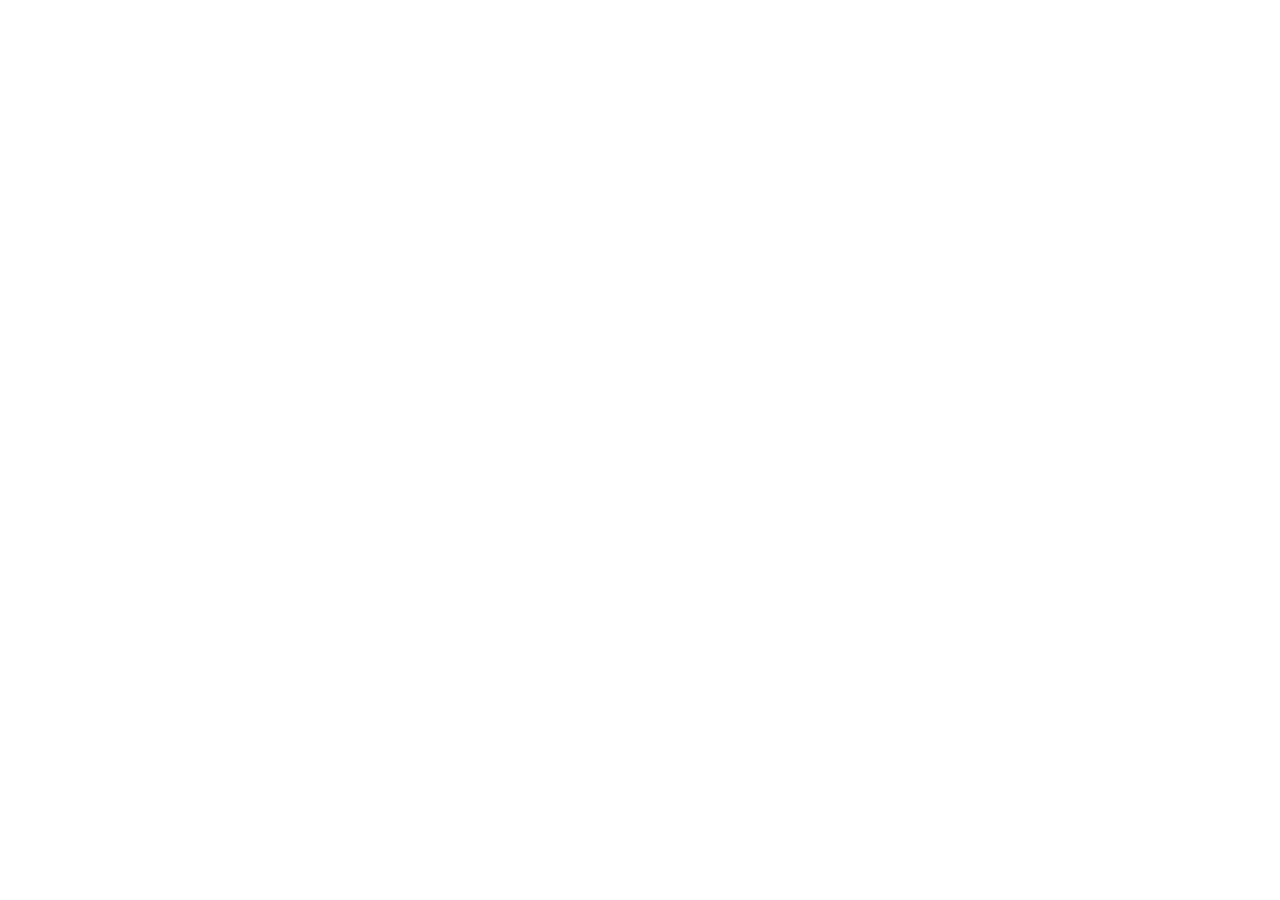
==== commit 4d6ddf38: "Link opens the website" ====
--- a/index.html
+++ b/index.html
@@ -4,431 +4,20 @@
   <meta charset="utf-8">
   <meta name="viewport" content="width=device-width, initial-scale=1">
   <title>SILAH – Smart Family Care &amp; Medication Reminder</title>
-  <meta name="description" content="SILAH (صلة) is a family-care web application that helps elderly users manage medication, appointment and daily-task reminders. Group 208, Kuwait Technical College.">
-  <link rel="icon" href="assets/logo.svg" type="image/svg+xml">
-  <link rel="stylesheet" href="assets/style.css">
+  <meta http-equiv="refresh" content="0; url=https://beshoo33.pythonanywhere.com/">
+  <link rel="canonical" href="https://beshoo33.pythonanywhere.com/">
+  <style>
+    body { margin: 0; min-height: 100vh; display: grid; place-items: center; background: #f3f6f4; color: #10231e;
+           font-family: "Segoe UI", system-ui, sans-serif; text-align: center; }
+    a { color: #0e7a66; font-weight: 700; }
+  </style>
 </head>
 <body>
-
-<svg class="sprite" aria-hidden="true" xmlns="http://www.w3.org/2000/svg">
-  <symbol id="i-pill" viewBox="0 0 24 24"><path d="m10.5 20.5 10-10a4.95 4.95 0 1 0-7-7l-10 10a4.95 4.95 0 1 0 7 7Z"/><path d="m8.5 8.5 7 7"/></symbol>
-  <symbol id="i-cal" viewBox="0 0 24 24"><rect width="18" height="18" x="3" y="4" rx="2"/><path d="M16 2v4M8 2v4M3 10h18"/></symbol>
-  <symbol id="i-task" viewBox="0 0 24 24"><rect width="8" height="4" x="8" y="2" rx="1"/><path d="M16 4h2a2 2 0 0 1 2 2v14a2 2 0 0 1-2 2H6a2 2 0 0 1-2-2V6a2 2 0 0 1 2-2h2"/><path d="m9 14 2 2 4-4"/></symbol>
-  <symbol id="i-mic" viewBox="0 0 24 24"><rect x="9" y="2" width="6" height="12" rx="3"/><path d="M19 10v2a7 7 0 0 1-14 0v-2M12 19v3"/></symbol>
-  <symbol id="i-lang" viewBox="0 0 24 24"><path d="m5 8 6 6M4 14l6-6 2-3M2 5h12M7 2h1M22 22l-5-10-5 10M14 18h6"/></symbol>
-  <symbol id="i-reply" viewBox="0 0 24 24"><path d="M21 15a2 2 0 0 1-2 2H7l-4 4V5a2 2 0 0 1 2-2h14a2 2 0 0 1 2 2z"/><path d="m8 10 2.5 2.5L16 7"/></symbol>
-  <symbol id="i-bell" viewBox="0 0 24 24"><path d="M6 8a6 6 0 0 1 12 0c0 7 3 9 3 9H3s3-2 3-9"/><path d="M10.3 21a1.94 1.94 0 0 0 3.4 0"/></symbol>
-  <symbol id="i-link" viewBox="0 0 24 24"><path d="M10 13a5 5 0 0 0 7.54.54l3-3a5 5 0 0 0-7.07-7.07l-1.72 1.71"/><path d="M14 11a5 5 0 0 0-7.54-.54l-3 3a5 5 0 0 0 7.07 7.07l1.71-1.71"/></symbol>
-  <symbol id="i-check" viewBox="0 0 24 24"><path d="M20 6 9 17l-5-5"/></symbol>
-  <symbol id="i-users" viewBox="0 0 24 24"><path d="M16 21v-2a4 4 0 0 0-4-4H6a4 4 0 0 0-4 4v2"/><circle cx="9" cy="7" r="4"/><path d="M22 21v-2a4 4 0 0 0-3-3.87M16 3.13a4 4 0 0 1 0 7.75"/></symbol>
-  <symbol id="i-heart" viewBox="0 0 24 24"><path d="M19 14c1.49-1.46 3-3.21 3-5.5A5.5 5.5 0 0 0 16.5 3c-1.76 0-3 .5-4.5 2-1.5-1.5-2.74-2-4.5-2A5.5 5.5 0 0 0 2 8.5c0 2.3 1.5 4.05 3 5.5l7 7Z"/></symbol>
-  <symbol id="i-shield" viewBox="0 0 24 24"><path d="M20 13c0 5-3.5 7.5-7.66 8.95a1 1 0 0 1-.67-.01C7.5 20.5 4 18 4 13V6a1 1 0 0 1 1-1c2 0 4.5-1.2 6.24-2.72a1.17 1.17 0 0 1 1.52 0C14.51 3.81 17 5 19 5a1 1 0 0 1 1 1z"/><path d="m9 12 2 2 4-4"/></symbol>
-  <symbol id="i-dash" viewBox="0 0 24 24"><rect width="7" height="9" x="3" y="3" rx="1"/><rect width="7" height="5" x="14" y="3" rx="1"/><rect width="7" height="9" x="14" y="12" rx="1"/><rect width="7" height="5" x="3" y="16" rx="1"/></symbol>
-  <symbol id="i-code" viewBox="0 0 24 24"><path d="m16 18 6-6-6-6M8 6l-6 6 6 6"/></symbol>
-  <symbol id="i-flow" viewBox="0 0 24 24"><circle cx="5" cy="6" r="3"/><circle cx="19" cy="18" r="3"/><path d="M5 9v3a3 3 0 0 0 3 3h8"/><path d="m13 12 3 3-3 3"/></symbol>
-  <symbol id="i-clock" viewBox="0 0 24 24"><circle cx="12" cy="12" r="10"/><path d="M12 6v6l4 2"/></symbol>
-  <symbol id="i-db" viewBox="0 0 24 24"><ellipse cx="12" cy="5" rx="9" ry="3"/><path d="M3 5v14a9 3 0 0 0 18 0V5"/><path d="M3 12a9 3 0 0 0 18 0"/></symbol>
-  <symbol id="i-layout" viewBox="0 0 24 24"><rect width="18" height="18" x="3" y="3" rx="2"/><path d="M3 9h18M9 21V9"/></symbol>
-  <symbol id="i-test" viewBox="0 0 24 24"><path d="M9 2v6l-5 9a3 3 0 0 0 2.6 4.5h10.8A3 3 0 0 0 20 17l-5-9V2"/><path d="M8 2h8M7 15h10"/></symbol>
-  <symbol id="i-volume" viewBox="0 0 24 24"><path d="M11 5 6 9H2v6h4l5 4z"/><path d="M15.54 8.46a5 5 0 0 1 0 7.07M19.07 4.93a10 10 0 0 1 0 14.14"/></symbol>
-  <symbol id="i-text" viewBox="0 0 24 24"><path d="M4 7V4h16v3M9 20h6M12 4v16"/></symbol>
-</svg>
-
-<header class="top">
-  <div class="wrap top-inner">
-    <a class="brand" href="#">
-      <svg viewBox="0 0 48 48" aria-hidden="true"><circle cx="18" cy="24" r="12" fill="none" stroke="#0e7a66" stroke-width="4.5"/><circle cx="30" cy="24" r="12" fill="none" stroke="#e07a2e" stroke-width="4.5"/></svg>
-      <b>SILAH</b><span lang="ar">صلة</span>
-    </a>
-    <nav class="nav" aria-label="Sections">
-      <a href="#progress">Progress</a>
-      <a href="#week2">Week 2</a>
-      <a href="#design">Design</a>
-      <a href="#database">Database</a>
-      <a href="#team">Team</a>
-      <a href="#week1">Week 1</a>
-    </nav>
-  </div>
-</header>
-
-<main>
-  <!-- ============ hero ============ -->
-  <section class="hero">
-    <div class="wrap hero-grid">
-      <div>
-        <span class="eyebrow"><svg class="icon"><use href="#i-heart"/></svg> Family care, made simple</span>
-        <h1>SILAH <span lang="ar">صلة</span><br><small>Smart Family Care &amp; Medication Reminder</small></h1>
-        <p class="lead">A family-care web application that helps elderly users manage medication, appointment and daily-task reminders — in the voice of the people they love.</p>
-        <ul class="facts">
-          <li><b>Group</b> 208</li>
-          <li><b>College</b> Kuwait Technical College</li>
-          <li><b>Supervisor</b> Ms. Annet Noel</li>
-        </ul>
-      </div>
-      <aside class="status-card" aria-label="Project progress">
-        <span class="status-pill"><svg class="icon"><use href="#i-check"/></svg> Week 2 of 4 complete</span>
-        <div class="pct-row">
-          <h2>Website progress</h2>
-          <b class="pct">45%</b>
-        </div>
-        <div class="bar" role="progressbar" aria-valuenow="45" aria-valuemin="0" aria-valuemax="100" aria-label="Website 45% complete"><span class="fill w45"></span></div>
-        <div class="weeks four" aria-hidden="true">
-          <span class="done">1</span><span class="done">2</span><span>3</span><span>4</span>
-        </div>
-        <p class="next"><svg class="icon"><use href="#i-clock"/></svg> Next: build the main pages and connect the database</p>
-      </aside>
-    </div>
-  </section>
-
-  <!-- ============ progress ============ -->
-  <section id="progress" class="section">
-    <div class="wrap">
-      <p class="kicker">Project timeline</p>
-      <h2 class="title">Four weeks, step by step</h2>
-      <ol class="roadmap">
-        <li class="done">
-          <span class="rm-week">Week 1 · 20%</span>
-          <h3>Planning</h3>
-          <p>Idea, main features, user workflow, security requirements and technology stack.</p>
-          <span class="rm-state"><svg class="icon"><use href="#i-check"/></svg> Complete</span>
-        </li>
-        <li class="done current">
-          <span class="rm-week">Week 2 · 45%</span>
-          <h3>Design</h3>
-          <p>Elderly-friendly interface, database structure, reminder workflow, tasks and test cases.</p>
-          <span class="rm-state"><svg class="icon"><use href="#i-check"/></svg> Complete</span>
-        </li>
-        <li>
-          <span class="rm-week">Week 3</span>
-          <h3>Build</h3>
-          <p>Main pages in Arabic and English, database connected, reminders with text and voice notifications.</p>
-          <span class="rm-state soon">Next</span>
-        </li>
-        <li>
-          <span class="rm-week">Week 4</span>
-          <h3>Test &amp; launch</h3>
-          <p>Final features, full testing, and the finished website online.</p>
-          <span class="rm-state soon">Planned</span>
-        </li>
-      </ol>
-    </div>
-  </section>
-
-  <!-- ============ week 2 deliverables ============ -->
-  <section id="week2" class="section alt">
-    <div class="wrap">
-      <p class="kicker">Week 2</p>
-      <h2 class="title">Completed deliverables</h2>
-      <ol class="deliverables">
-        <li>
-          <span class="num">1</span>
-          <div><h3>Elderly-friendly interface</h3>
-          <p>Designed the initial elderly-friendly interface layout, focusing on large text, clear buttons, and simple navigation.</p></div>
-        </li>
-        <li>
-          <span class="num">2</span>
-          <div><h3>Database structure</h3>
-          <p>Planned the database structure for Users, Family Links, Invitations, Reminders, and Reminder Responses.</p></div>
-        </li>
-        <li>
-          <span class="num">3</span>
-          <div><h3>Reminder workflow</h3>
-          <p>Outlined the reminder creation and scheduling workflow for text and personalized voice notifications.</p></div>
-        </li>
-        <li>
-          <span class="num">4</span>
-          <div><h3>Tasks &amp; test cases</h3>
-          <p>Organized development tasks among group members and prepared initial test cases for reminder responses, missed reminders, and secure family access.</p></div>
-        </li>
-      </ol>
-    </div>
-  </section>
-
-  <!-- ============ interface design ============ -->
-  <section id="design" class="section">
-    <div class="wrap">
-      <p class="kicker">Week 2 · Interface design</p>
-      <h2 class="title">Designed for elderly users first</h2>
-      <div class="principles">
-        <span><svg class="icon"><use href="#i-text"/></svg> Large, clear text</span>
-        <span><svg class="icon"><use href="#i-check"/></svg> One big button per action</span>
-        <span><svg class="icon"><use href="#i-volume"/></svg> Chime + voice message</span>
-        <span><svg class="icon"><use href="#i-lang"/></svg> Arabic (right-to-left) &amp; English</span>
-        <span><svg class="icon"><use href="#i-layout"/></svg> Simple navigation, high contrast</span>
-      </div>
-      <div class="shots">
-        <figure class="phone">
-          <img src="assets/img/elderly-reminder-ar.webp" width="520" height="1067" loading="lazy" alt="Elderly reminder screen in Arabic: medicine name in large text, replay voice button and a big OK button">
-          <figcaption>Elderly screen · Arabic</figcaption>
-        </figure>
-        <figure class="phone">
-          <img src="assets/img/elderly-reminder-en.webp" width="520" height="1067" loading="lazy" alt="Elderly reminder screen in English with large text and one big OK button">
-          <figcaption>Elderly screen · English</figcaption>
-        </figure>
-        <figure class="browser">
-          <div class="dots" aria-hidden="true"><i></i><i></i><i></i></div>
-          <img src="assets/img/new-reminder.webp" width="720" height="1101" loading="lazy" alt="New reminder form: type, name, instructions, date, time, repeat and a personal voice message">
-          <figcaption>New reminder form</figcaption>
-        </figure>
-        <figure class="browser wide">
-          <div class="dots" aria-hidden="true"><i></i><i></i><i></i></div>
-          <img src="assets/img/family-dashboard.webp" width="1100" height="860" loading="lazy" alt="Family dashboard showing today's reminders with their status and the list of all reminders">
-          <figcaption>Family dashboard</figcaption>
-        </figure>
-      </div>
-    </div>
-  </section>
-
-  <!-- ============ database ============ -->
-  <section id="database" class="section alt">
-    <div class="wrap">
-      <p class="kicker">Week 2 · Database structure</p>
-      <h2 class="title">Five main tables</h2>
-      <div class="tables">
-        <article class="tbl">
-          <h3><svg class="icon"><use href="#i-users"/></svg> Users</h3>
-          <ul><li><code>id</code> <em>PK</em></li><li><code>full_name</code></li><li><code>username</code> <em>unique</em></li><li><code>password_hash</code></li><li><code>role</code> elderly / family</li><li><code>language</code> ar / en</li></ul>
-        </article>
-        <article class="tbl">
-          <h3><svg class="icon"><use href="#i-link"/></svg> Family Links</h3>
-          <ul><li><code>id</code> <em>PK</em></li><li><code>elderly_id</code> <em>FK → Users</em></li><li><code>family_id</code> <em>FK → Users</em></li><li><code>relation</code> e.g. Daughter</li></ul>
-        </article>
-        <article class="tbl">
-          <h3><svg class="icon"><use href="#i-shield"/></svg> Invitations</h3>
-          <ul><li><code>id</code> <em>PK</em></li><li><code>code</code> <em>unique</em></li><li><code>elderly_id</code> <em>FK → Users</em></li><li><code>expires_at</code> 24 hours</li><li><code>used_by</code> single use</li></ul>
-        </article>
-        <article class="tbl">
-          <h3><svg class="icon"><use href="#i-bell"/></svg> Reminders</h3>
-          <ul><li><code>id</code> <em>PK</em></li><li><code>elderly_id</code> <em>FK → Users</em></li><li><code>kind</code> medication / appointment / task</li><li><code>title</code>, <code>details</code></li><li><code>start_date</code>, <code>time</code>, <code>repeat</code></li><li><code>voice_file</code></li></ul>
-        </article>
-        <article class="tbl">
-          <h3><svg class="icon"><use href="#i-reply"/></svg> Reminder Responses</h3>
-          <ul><li><code>id</code> <em>PK</em></li><li><code>reminder</code> <em>FK → Reminders</em></li><li><code>response_type</code> took it / later / text / voice</li><li><code>text</code>, <code>voice_file</code></li><li><code>created_at</code></li></ul>
-        </article>
-        <article class="tbl note-card">
-          <h3><svg class="icon"><use href="#i-db"/></svg> How they connect</h3>
-          <p>One <b>elderly user</b> can have many <b>family members</b> (through Family Links) and many <b>reminders</b>. Each reminder collects the elderly user’s <b>responses</b>. An <b>invitation</b> creates a new family link once, then expires.</p>
-        </article>
-      </div>
-
-      <h3 class="sub-title">Reminder creation &amp; scheduling workflow</h3>
-      <ol class="flow">
-        <li><span class="step">1</span><h3>Create</h3><p>Family member picks the type, title, date, time and repeat (once, daily, weekly).</p></li>
-        <li><span class="step">2</span><h3>Add a voice</h3><p>Record a personal message in the browser or upload a file. Without one, the text is read aloud.</p></li>
-        <li><span class="step">3</span><h3>Save</h3><p>The reminder is stored in the Reminders table, linked to the elderly user.</p></li>
-        <li><span class="step">4</span><h3>Notify</h3><p>At the set time: a chime, then the voice (or spoken text), with the reminder in large text.</p></li>
-        <li><span class="step">5</span><h3>Respond</h3><p>The elderly user taps the button and the family sees the response.</p></li>
-      </ol>
-    </div>
-  </section>
-
-  <!-- ============ team ============ -->
-  <section id="team" class="section">
-    <div class="wrap">
-      <p class="kicker">Week 2 · Task division</p>
-      <h2 class="title">Who is doing what</h2>
-      <div class="team">
-        <article class="member"><span class="av a1">N</span><div><h3>Noura Alshami</h3><p>Interface (UI/UX) &amp; Arabic/English</p></div></article>
-        <article class="member"><span class="av a2">F</span><div><h3>Fajer Nasser</h3><p>Backend &amp; database</p></div></article>
-        <article class="member"><span class="av a3">A</span><div><h3>Aryam Alshatti</h3><p>Voice notifications &amp; reminders</p></div></article>
-        <article class="member"><span class="av a4">G</span><div><h3>Genan Ali</h3><p>Testing &amp; documentation</p></div></article>
-      </div>
-
-      <h3 class="sub-title"><svg class="icon"><use href="#i-test"/></svg> Initial test cases</h3>
-      <div class="table-wrap">
-        <table class="tests">
-          <thead><tr><th>ID</th><th>Area</th><th>Test</th><th>Expected result</th></tr></thead>
-          <tbody>
-            <tr><td>TC-01</td><td>Reminder responses</td><td>Elderly user taps “I took it” on a medicine reminder</td><td>Response saved; family sees “I took it” with the time</td></tr>
-            <tr><td>TC-02</td><td>Reminder responses</td><td>Elderly user taps “Later”</td><td>Reminder comes back after 10 minutes</td></tr>
-            <tr><td>TC-03</td><td>Missed reminders</td><td>No answer for 15 minutes</td><td>Reminder is repeated as a follow-up</td></tr>
-            <tr><td>TC-04</td><td>Missed reminders</td><td>Still no answer after 30 minutes</td><td>Marked “No response” and shown to the family</td></tr>
-            <tr><td>TC-05</td><td>Secure family access</td><td>A family member who is not linked opens another elderly user’s page</td><td>Access refused</td></tr>
-            <tr><td>TC-06</td><td>Secure family access</td><td>An invitation code is used twice, or after 24 hours</td><td>Code refused</td></tr>
-          </tbody>
-        </table>
-      </div>
-    </div>
-  </section>
-
-  <!-- ============ week 1 ============ -->
-  <section id="week1" class="section alt">
-    <div class="wrap">
-      <p class="kicker">Week 1 · Complete</p>
-      <h2 class="title">Planning deliverables</h2>
-      <ol class="deliverables">
-        <li>
-          <span class="num">1</span>
-          <div><h3>Project idea finalized</h3>
-          <p>Finalized the SILAH project idea: a family-care application that helps elderly users manage medication, appointment, and daily-task reminders.</p></div>
-        </li>
-        <li>
-          <span class="num">2</span>
-          <div><h3>Main features identified</h3>
-          <p>Identified the main features, including personalized voice reminders, Arabic and English support, reminder responses, missed-reminder follow-up, and secure family linking.</p></div>
-        </li>
-        <li>
-          <span class="num">3</span>
-          <div><h3>Workflow &amp; requirements documented</h3>
-          <p>Documented the user workflow, family dashboard, reminder-response process, and key security requirements.</p></div>
-        </li>
-        <li>
-          <span class="num">4</span>
-          <div><h3>Technology stack proposed</h3>
-          <p>Proposed the prototype technology stack: HTML, CSS, JavaScript, Python Flask, and SQLite.</p></div>
-        </li>
-      </ol>
-    </div>
-  </section>
-
-  <!-- ============ idea ============ -->
-  <section class="section">
-    <div class="wrap idea">
-      <div>
-        <p class="kicker">Week 1 · The idea</p>
-        <h2 class="title">Why SILAH?</h2>
-        <p>Many elderly people take several medicines a day, have regular appointments and small daily tasks — and often live apart from the children who worry about them. Paper notes and phone alarms are easy to miss and do not tell the family anything.</p>
-        <p><b>SILAH</b> (Arabic for “connection”) links the two sides. Family members set the reminders, record a short message in their own voice, and see whether each reminder was answered. The elderly user gets one clear, large-text screen with big buttons.</p>
-      </div>
-      <div class="who-grid">
-        <div class="who-card">
-          <span class="ic teal"><svg class="icon"><use href="#i-users"/></svg></span>
-          <h3>Family member</h3>
-          <p>Creates reminders, records voice messages, and follows today’s reminders from a dashboard.</p>
-        </div>
-        <div class="who-card">
-          <span class="ic orange"><svg class="icon"><use href="#i-heart"/></svg></span>
-          <h3>Elderly user</h3>
-          <p>Hears the reminder, sees it in large text, and answers with one tap.</p>
-        </div>
-        <div class="kinds">
-          <span><svg class="icon"><use href="#i-pill"/></svg> Medication</span>
-          <span><svg class="icon"><use href="#i-cal"/></svg> Appointments</span>
-          <span><svg class="icon"><use href="#i-task"/></svg> Daily tasks</span>
-        </div>
-      </div>
-    </div>
-  </section>
-
-  <!-- ============ features ============ -->
-  <section id="features" class="section alt">
-    <div class="wrap">
-      <p class="kicker">Week 1 · Main features</p>
-      <h2 class="title">What SILAH will do</h2>
-      <div class="features">
-        <article class="feature">
-          <span class="ic teal"><svg class="icon"><use href="#i-mic"/></svg></span>
-          <h3>Personalized voice reminders</h3>
-          <p>A family member records a short message — “Mama, it’s time for your medicine” — that plays when the reminder is due.</p>
-        </article>
-        <article class="feature">
-          <span class="ic blue"><svg class="icon"><use href="#i-lang"/></svg></span>
-          <h3>Arabic &amp; English</h3>
-          <p>Every screen in both languages, with a right-to-left layout for Arabic. Each user chooses their own language.</p>
-        </article>
-        <article class="feature">
-          <span class="ic green"><svg class="icon"><use href="#i-reply"/></svg></span>
-          <h3>Reminder responses</h3>
-          <p>The elderly user answers with large buttons: <i>I took it</i>, <i>Later</i>, or a short voice or text reply.</p>
-        </article>
-        <article class="feature">
-          <span class="ic orange"><svg class="icon"><use href="#i-bell"/></svg></span>
-          <h3>Missed-reminder follow-up</h3>
-          <p>If there is no answer, the reminder repeats after a short time. If it is still unanswered, the family is alerted.</p>
-        </article>
-        <article class="feature">
-          <span class="ic purple"><svg class="icon"><use href="#i-link"/></svg></span>
-          <h3>Secure family linking</h3>
-          <p>Relatives join with a one-time invitation code, so only trusted family members can see or manage reminders.</p>
-        </article>
-        <article class="feature">
-          <span class="ic teal"><svg class="icon"><use href="#i-dash"/></svg></span>
-          <h3>Family dashboard</h3>
-          <p>One page that shows today’s reminders, their status, and anything that needs attention.</p>
-        </article>
-      </div>
-    </div>
-  </section>
-
-  <!-- ============ workflow ============ -->
-  <section id="workflow" class="section">
-    <div class="wrap">
-      <p class="kicker">Week 1 · Documentation</p>
-      <h2 class="title">User workflow</h2>
-      <ol class="flow">
-        <li><span class="step">1</span><h3>Set up</h3><p>A family member signs up and creates the account for the elderly relative.</p></li>
-        <li><span class="step">2</span><h3>Create a reminder</h3><p>Choose medication, appointment or task; set the date, time and repeat; record a voice message.</p></li>
-        <li><span class="step">3</span><h3>Reminder fires</h3><p>At the set time the elderly screen plays a chime and the voice message, and shows the reminder in large text.</p></li>
-        <li><span class="step">4</span><h3>Elderly responds</h3><p>One tap: <i>I took it</i>, <i>Later</i>, or a voice/text reply.</p></li>
-        <li><span class="step">5</span><h3>Family sees it</h3><p>The answer appears on the family dashboard straight away.</p></li>
-      </ol>
-
-      <div class="docs-grid">
-        <article class="doc">
-          <h3><svg class="icon"><use href="#i-reply"/></svg> Reminder-response process</h3>
-          <ul class="timeline">
-            <li><b>On time</b> Chime + voice message, reminder shown on screen.</li>
-            <li><b>Answer</b> <i>I took it / Done</i> closes the reminder. <i>Later</i> brings it back after 10 minutes.</li>
-            <li><b>No answer, +15 min</b> The reminder is repeated as a follow-up.</li>
-            <li><b>Still no answer, +30 min</b> Marked <i>No response</i> and shown to the family.</li>
-          </ul>
-          <p class="note">“I took it” is the user’s own confirmation. “No response” means nothing was recorded — not that medicine was missed.</p>
-        </article>
-        <article class="doc">
-          <h3><svg class="icon"><use href="#i-dash"/></svg> Family dashboard</h3>
-          <ul class="ticks">
-            <li>Today’s reminders in time order with a status: scheduled, delivered, answered, or no response.</li>
-            <li>A “Needs your attention” box for missed reminders.</li>
-            <li>Create, edit and stop reminders; record or upload a voice message.</li>
-            <li>History of past responses, including voice replies.</li>
-            <li>Switch between several elderly relatives.</li>
-          </ul>
-        </article>
-      </div>
-    </div>
-  </section>
-
-  <!-- ============ security ============ -->
-  <section id="security" class="section alt">
-    <div class="wrap">
-      <p class="kicker">Week 1 · Documentation</p>
-      <h2 class="title">Key security requirements</h2>
-      <div class="sec-grid">
-        <div class="sec"><svg class="icon"><use href="#i-shield"/></svg><div><h3>Protected passwords</h3><p>Passwords are stored only as secure hashes, never as plain text.</p></div></div>
-        <div class="sec"><svg class="icon"><use href="#i-users"/></svg><div><h3>Role-based access</h3><p>Family members and elderly users each see only their own screens.</p></div></div>
-        <div class="sec"><svg class="icon"><use href="#i-link"/></svg><div><h3>Linked family only</h3><p>Reminders are visible only to relatives linked to that elderly user. Invitation codes work once and expire after 24 hours.</p></div></div>
-        <div class="sec"><svg class="icon"><use href="#i-clock"/></svg><div><h3>Sign-in protection</h3><p>Sign-in is paused for 10 minutes after 5 wrong passwords.</p></div></div>
-        <div class="sec"><svg class="icon"><use href="#i-check"/></svg><div><h3>Safe forms &amp; uploads</h3><p>Forms are protected against cross-site requests; voice uploads are checked for type and size.</p></div></div>
-        <div class="sec"><svg class="icon"><use href="#i-heart"/></svg><div><h3>Privacy &amp; honesty</h3><p>HTTPS when hosted. SILAH is a reminder tool, not a medical device.</p></div></div>
-      </div>
-    </div>
-  </section>
-
-  <!-- ============ stack ============ -->
-  <section id="stack" class="section">
-    <div class="wrap">
-      <p class="kicker">Week 1 · Technology</p>
-      <h2 class="title">Proposed prototype stack</h2>
-      <div class="stack">
-        <div class="tech"><span class="badge html">HTML</span><p>Page structure and accessible, large-text screens.</p></div>
-        <div class="tech"><span class="badge css">CSS</span><p>Responsive layout for phones and computers, right-to-left for Arabic.</p></div>
-        <div class="tech"><span class="badge js">JavaScript</span><p>Checking for due reminders, playing sounds, recording voice in the browser.</p></div>
-        <div class="tech"><span class="badge py">Python Flask</span><p>The server: accounts, reminders, scheduling and responses.</p></div>
-        <div class="tech"><span class="badge db">SQLite</span><p>Stores users, family links, reminders and responses.</p></div>
-      </div>
-    </div>
-  </section>
-</main>
-
-<footer class="foot">
-  <div class="wrap foot-inner">
-    <span class="brand small">
-      <svg viewBox="0 0 48 48" aria-hidden="true"><circle cx="18" cy="24" r="12" fill="none" stroke="#0e7a66" stroke-width="4.5"/><circle cx="30" cy="24" r="12" fill="none" stroke="#e07a2e" stroke-width="4.5"/></svg>
-      <b>SILAH</b>
-    </span>
-    <span>Group 208 · Noura Alshami · Fajer Nasser · Aryam Alshatti · Genan Ali · Supervisor: Ms. Annet Noel</span>
-  </div>
-</footer>
-
+  <main>
+    <svg width="64" height="64" viewBox="0 0 48 48" aria-hidden="true"><circle cx="18" cy="24" r="12" fill="none" stroke="#0e7a66" stroke-width="4.5"/><circle cx="30" cy="24" r="12" fill="none" stroke="#e07a2e" stroke-width="4.5"/></svg>
+    <h1>SILAH صلة</h1>
+    <p>Opening the website… <a href="https://beshoo33.pythonanywhere.com/">Click here if it does not open</a></p>
+  </main>
+  <script>location.replace("https://beshoo33.pythonanywhere.com/" + location.pathname.replace(/^\//, "") + location.search);</script>
 </body>
 </html>
